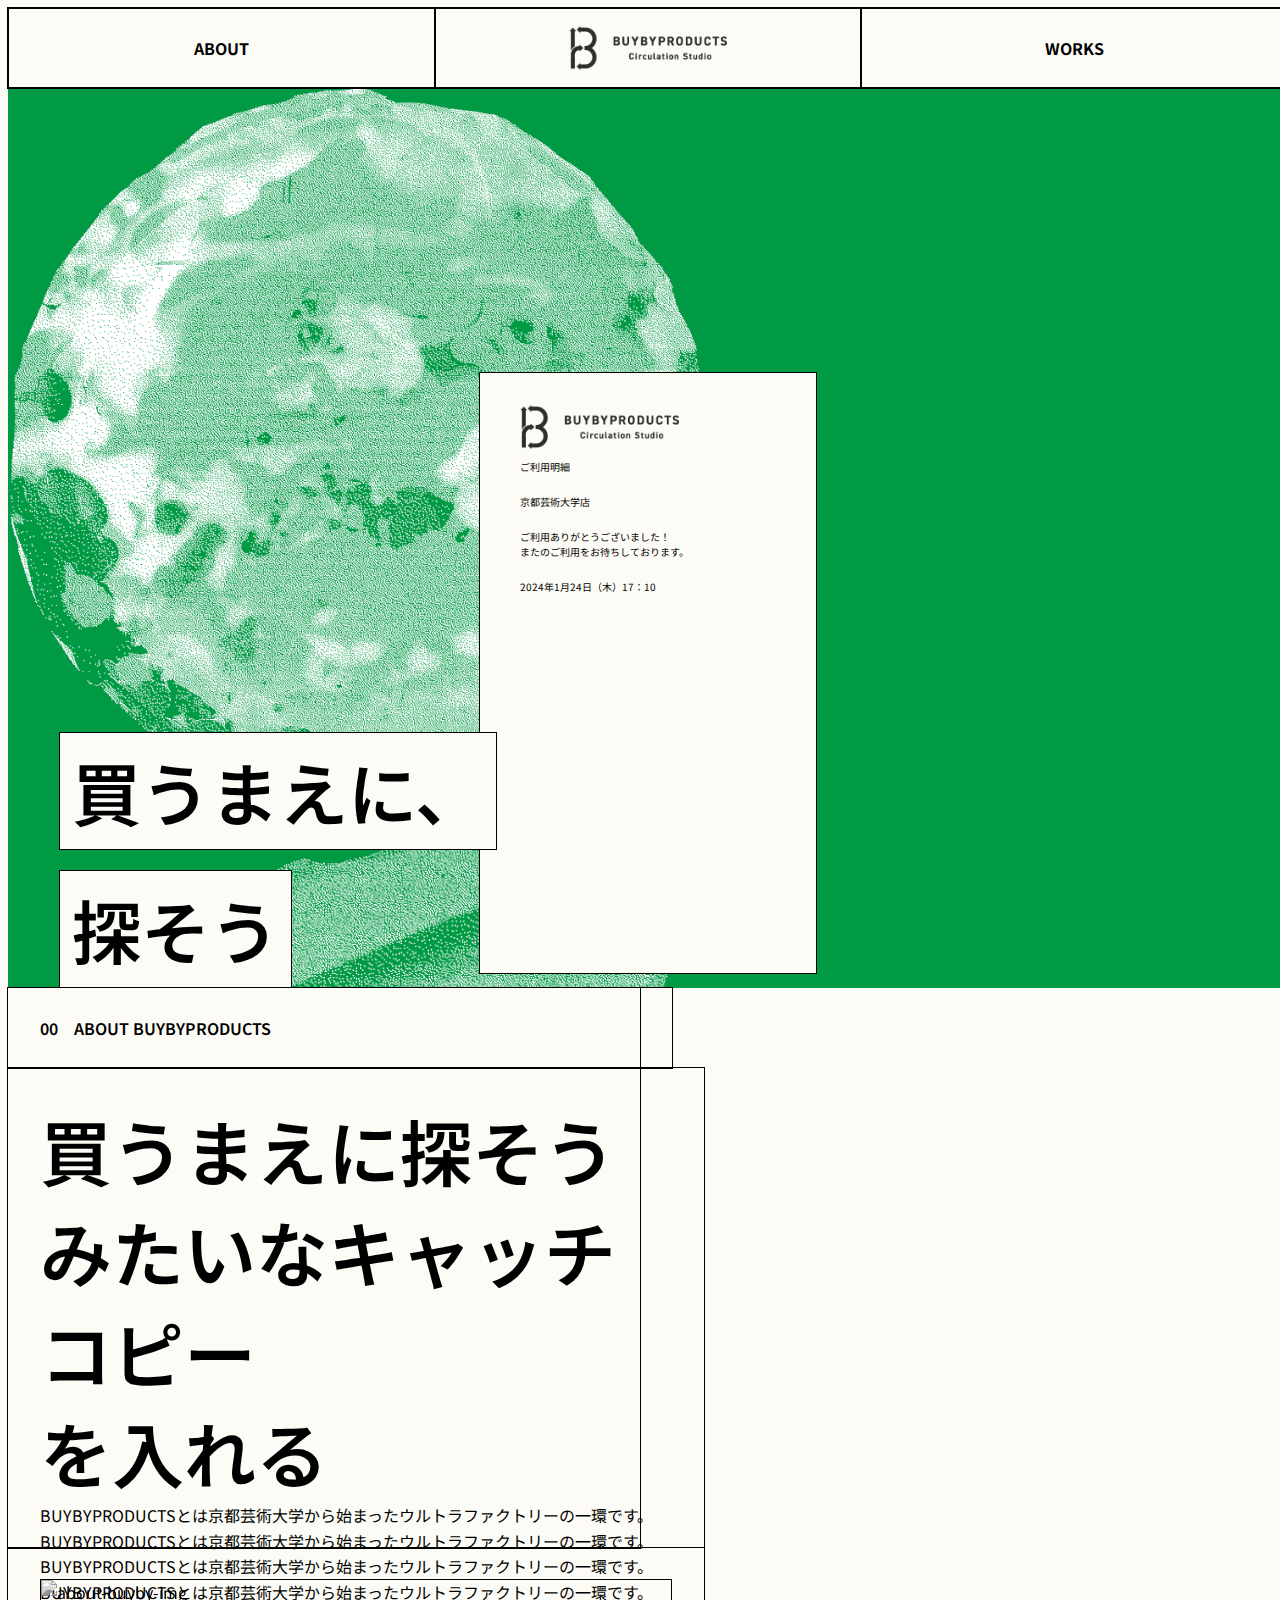
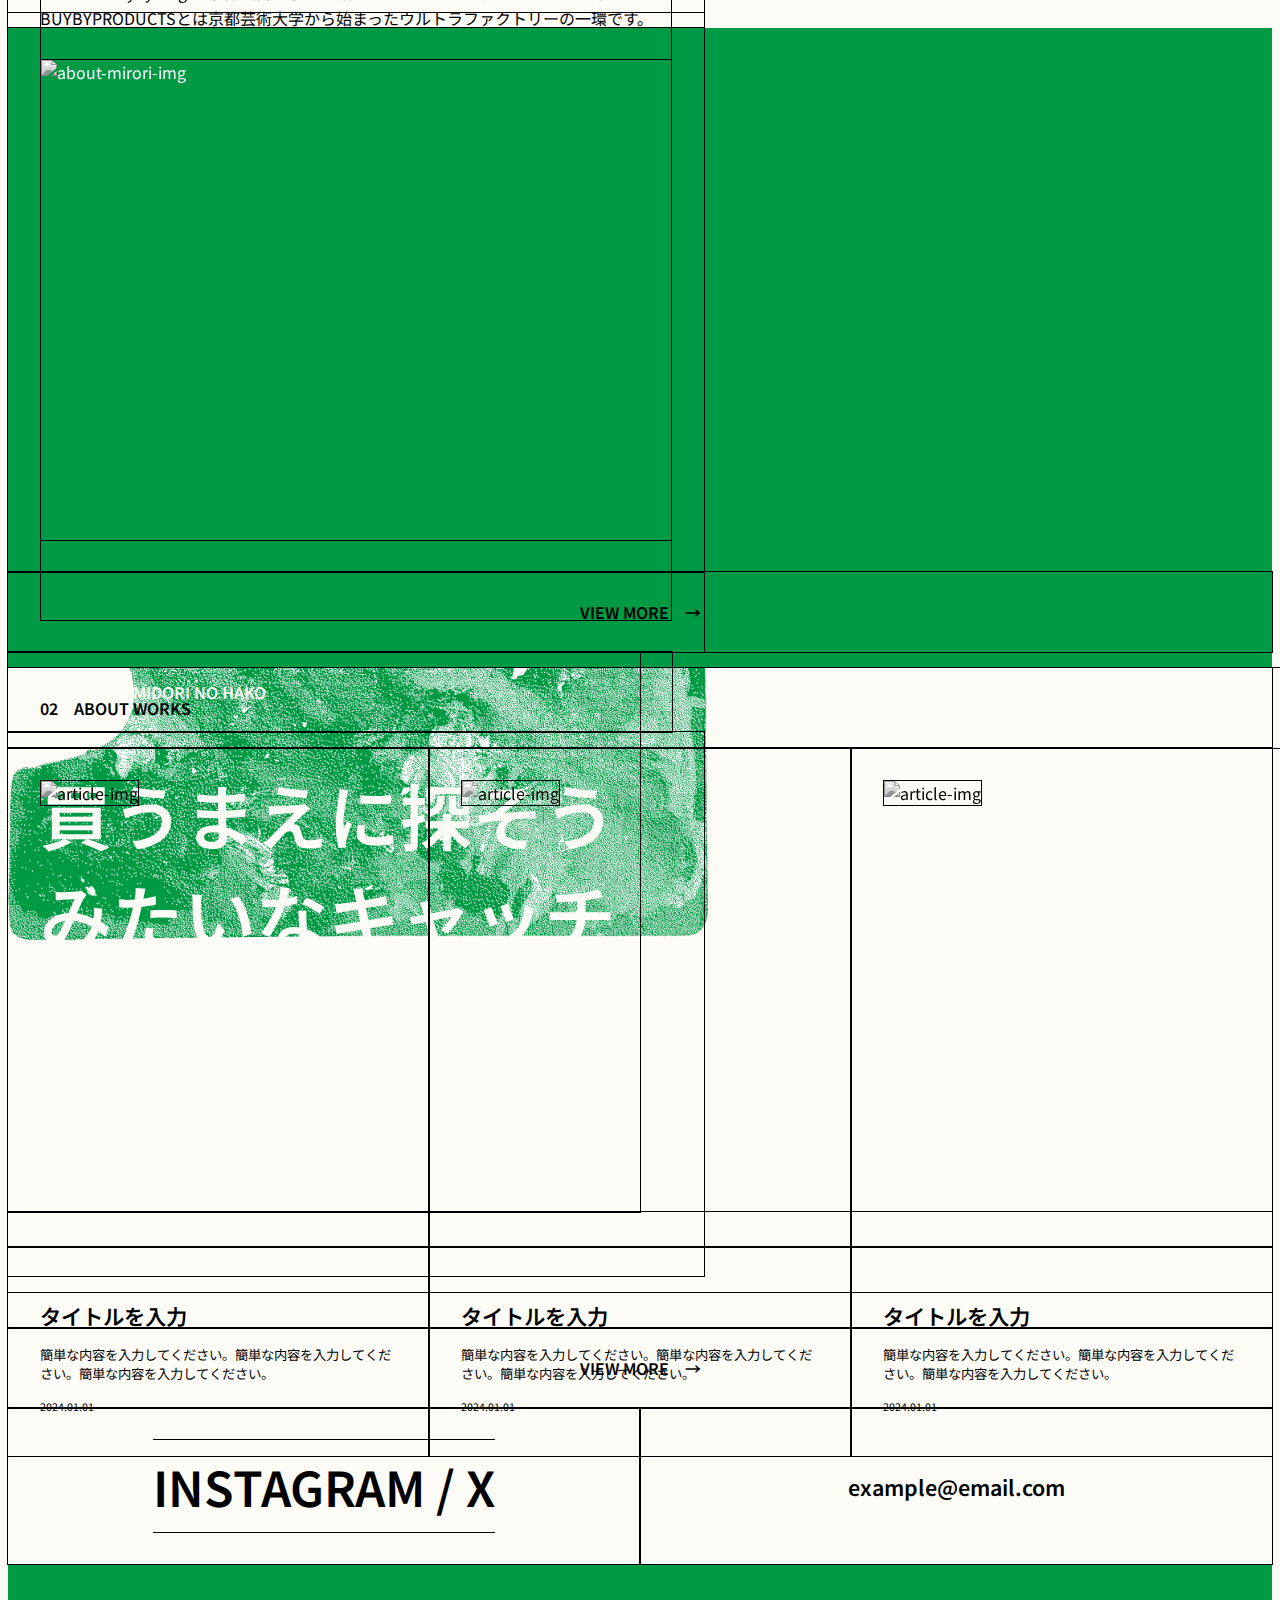
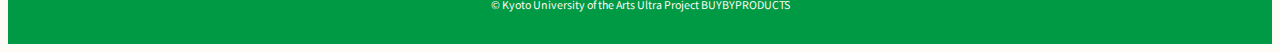
==== index.html @ 84448c31 "Add files via upload" ====
<!DOCTYPE html>
<html lang="jp">
  <head>
    <meta charset="UTF-8" />
    <meta name="viewport" content="width=device-width, initial-scale=1.0" />
    <link rel="preconnect" href="https://fonts.googleapis.com" />
    <link rel="preconnect" href="https://fonts.gstatic.com" crossorigin />
    <link
      href="https://fonts.googleapis.com/css2?family=Noto+Sans+JP:wght@100..900&display=swap"
      rel="stylesheet"
    />
    <link rel="stylesheet" href="https://cdn.jsdelivr.net/npm/destyle.css@1.0.15/destyle.css" />
    <link rel="stylesheet" href="css/main.css" />
    <title>BUYBYPRODUCTS HOME PAGE</title>
  </head>
  <body>
    <header class="">
      <div class="header-box">ABOUT</div>
      <div class="header-box"><img src="img/Logo@3x.png" alt="Logo" /></div>
      <div class="header-box">WORKS</div>
    </header>
    <main>
      <div class="canvas">
        <div class="receipt">
          <div class="logo"></div>
          <p>ご利用明細</p>
          <p>京都芸術大学店</p>
          <p>ご利用ありがとうございました！ <br />またのご利用をお待ちしております。</p>
          <p>2024年1月24日（木）17：10</p>
        </div>
        <div class="canvas-text">
          <div class="text">買うまえに、</div>
          <div class="text">探そう</div>
        </div>
        <img src="img/sozai/カラフル裏＿みどり.png" alt="glass" />
        <img src="img/sozai/茶色の破片＿みどり.png" alt="" />
        <img src="img/sozai/木辺マーク＿みどり.png" alt="" />
        <img src="img/sozai/パレット表＿みどり.png" alt="" />
      </div>
      <div class="about-buyby-area container">
        <div class="about-left">
          <div class="about-title">00　ABOUT BUYBYPRODUCTS</div>
          <div class="about-text">
            <div class="text-big">買うまえに探そう<br />みたいなキャッチコピー<br />を入れる</div>
            <div class="text-small">
              BUYBYPRODUCTSとは京都芸術大学から始まったウルトラファクトリーの一環です。BUYBYPRODUCTSとは京都芸術大学から始まったウルトラファクトリーの一環です。BUYBYPRODUCTSとは京都芸術大学から始まったウルトラファクトリーの一環です。BUYBYPRODUCTSとは京都芸術大学から始まったウルトラファクトリーの一環です。BUYBYPRODUCTSとは京都芸術大学から始まったウルトラファクトリーの一環です。
            </div>
          </div>
        </div>
        <div class="about-right"><img src="img/about-buyby-img.JPG" alt="about-buyby-img" /></div>
        <div class="about-down">VIEW MORE　→</div>
      </div>
      <div class="about-midori-area container">
        <div class="about-left"><img src="img/about-mirori-img.JPG" alt="about-mirori-img" /></div>
        <div class="about-right">
          <div class="about-title">01　ABOUT MIDORI NO HAKO</div>
          <div class="about-text">
            <div class="text-big">買うまえに探そう<br />みたいなキャッチコピー<br />を入れる</div>
            <div class="text-small">
              BUYBYPRODUCTSとは京都芸術大学から始まったウルトラファクトリーの一環です。BUYBYPRODUCTSとは京都芸術大学から始まったウルトラファクトリーの一環です。BUYBYPRODUCTSとは京都芸術大学から始まったウルトラファクトリーの一環です。BUYBYPRODUCTSとは京都芸術大学から始まったウルトラファクトリーの一環です。BUYBYPRODUCTSとは京都芸術大学から始まったウルトラファクトリーの一環です。
            </div>
          </div>
        </div>
        <div class="about-down">VIEW MORE　→</div>
      </div>
      <div class="works-container">
        <div class="works-title">02　ABOUT WORKS</div>
        <div class="works-article">
          <div class="article">
            <div class="article-img"><img src="img/about-buyby-img.JPG" alt="article-img" /></div>
            <div class="article-text">
              <h3 class="article-title">タイトルを入力</h3>
              <p class="article-detail">
                簡単な内容を入力してください。簡単な内容を入力してください。簡単な内容を入力してください。
              </p>
              <p class="article-data">2024.01.01</p>
            </div>
          </div>
          <div class="article">
            <div class="article-img"><img src="img/about-buyby-img.JPG" alt="article-img" /></div>
            <div class="article-text">
              <h3 class="article-title">タイトルを入力</h3>
              <p class="article-detail">
                簡単な内容を入力してください。簡単な内容を入力してください。簡単な内容を入力してください。
              </p>
              <p class="article-data">2024.01.01</p>
            </div>
          </div>
          <div class="article">
            <div class="article-img"><img src="img/about-buyby-img.JPG" alt="article-img" /></div>
            <div class="article-text">
              <h3 class="article-title">タイトルを入力</h3>
              <p class="article-detail">
                簡単な内容を入力してください。簡単な内容を入力してください。簡単な内容を入力してください。
              </p>
              <p class="article-data">2024.01.01</p>
            </div>
          </div>
        </div>
        <div class="works-down">VIEW MORE　→</div>
      </div>
    </main>
    <footer>
      <div class="contact-container">
        <div class="sns"><p>INSTAGRAM / X</p></div>
        <div class="email">example@email.com</div>
      </div>
      <div class="footer-text">© Kyoto University of the Arts Ultra Project BUYBYPRODUCTS</div>
    </footer>
  </body>
</html>
---- css/main.css ----
:root {
  --main-color: #009944;
  --main-bg: #fdfbf5;
}

.hide {
  display: none;
}

body {
  max-width: 100%;
  overflow-x: hidden;
  background-color: #fdfbf5;
  font-family: "Noto Sans JP", sans-serif;
  font-optical-sizing: auto;
  font-style: normal;
  scroll-behavior: smooth;
}
header {
  width: 100vw;
  height: 80px;
  display: flex;
}
.header-box {
  display: flex;
  flex: 1;
  box-sizing: border-box;
  border: 0.5px solid black;
  outline: 0.5px solid black;
  align-items: center;
  justify-content: center;
  font-weight: 700;
}
.header-box img {
  width: auto;
  height: 44px;
}

.canvas {
  width: 100vw;
  height: 100vh;
  background-color: var(--main-color);
  position: relative;
  z-index: -1;
}

.canvas img {
  width: 700px;
  height: auto;
}

.receipt {
  position: absolute;
  top: 65%;
  left: 50%;
  transform: translate(-50%, -50%);
  width: 256px;
  height: 536px;
  background-color: var(--main-bg);
  border: 0.5px solid black;
  display: flex;
  flex-direction: column;
  padding: 32px 40px;
}

.receipt .logo {
  width: 100%;
  height: 44px;
  background-image: url("../img/Logo@3x.png");
  background-size: contain;
  background-repeat: no-repeat;
}

.receipt p {
  font-size: 10px;
}

.canvas-text {
  position: absolute;
  width: max-content;
  height: 204px;
  top: 71.5%;
  left: 4%;
}

.text {
  width: fit-content;
  height: 92px;
  padding: 12px;
  background-color: var(--main-bg);
  border: 0.5px solid black;
  display: flex;
  align-items: center;
  justify-content: center;
  font-size: 52pt;
  font-weight: 600;
  margin-bottom: 20px;
}

.container {
  width: 100%;
  height: 640px;
  display: flex;
  flex-wrap: wrap;
}

.about-left {
  width: 50%;
  height: 560px;
  outline: 0.5px solid black;
}
.about-right {
  width: 50%;
  height: 560px;
  outline: 0.5px solid black;
}

.about-down {
  width: 100%;
  height: 80px;
  outline: 0.5px solid black;
  display: flex;
  align-items: center;
  justify-content: center;
  font-size: 12pt;
  font-weight: 600;
}

.about-buyby-area {
  background-color: var(--main-bg);
}

.about-buyby-area .about-left {
}

.about-buyby-area .about-left .about-title {
  width: 100%;
  height: 80px;
  outline: 0.5px solid black;
  font-weight: 600;
  font-size: 12pt;
  line-height: 80px;
  padding-left: 32px;
}
.about-buyby-area .about-left .about-text {
  width: 100%;
  height: 480px;
  outline: 0.5px solid black;
  padding: 32px;
  display: flex;
  flex-direction: column;
  justify-content: space-between;
}

.about-buyby-area .about-right {
  padding: 32px;
  display: flex;
  align-items: center;
  justify-content: center;
}
.about-buyby-area .about-right img {
  width: 100%;
  height: 100%;
  object-fit: cover;
  filter: grayscale(100%);
  border: 0.5px solid black;
  transition: all 0.5s;
}
.about-buyby-area .about-right img:hover {
  filter: grayscale(0);
}
.about-midori-area {
  background-color: var(--main-color);
  color: var(--main-bg);
}

.about-midori-area .about-left {
  padding: 32px;
  display: flex;
  align-items: center;
  justify-content: center;
}
.about-midori-area .about-left img {
  width: 100%;
  height: 100%;
  object-fit: cover;
  filter: grayscale(100%);
  border: 0.5px solid black;
  transition: all 0.5s;
}
.about-midori-area .about-left img:hover {
  filter: grayscale(0);
}
.about-midori-area .about-right .about-title {
  width: 100%;
  height: 80px;
  outline: 0.5px solid black;
  font-weight: 600;
  font-size: 12pt;
  line-height: 80px;
  padding-left: 32px;
}
.about-midori-area .about-right .about-text {
  width: 100%;
  height: 480px;
  outline: 0.5px solid black;
  padding: 32px;
  display: flex;
  flex-direction: column;
  justify-content: space-between;
}

.text-big {
  font-size: 54pt;
  font-weight: 600;
  line-height: 140%;
}

.text-small {
  font-size: 12pt;
  line-height: 160%;
}

.works-container {
  width: 100%;
  height: 740px;
  outline: 0.5px solid black;
}
.works-title {
  width: 100%;
  height: 80px;
  outline: 0.5px solid black;
  line-height: 80px;
  padding-left: 32px;
  font-weight: 600;
  font-size: 12pt;
}
.works-article {
  display: flex;
  width: 100%;
  height: 580px;
}
.article {
  flex: 1;
  outline: 0.5px solid black;
}
.article-img {
  height: 75%;
  outline: 0.5px solid black;
  padding: 32px;
}
.article-img img {
  width: 100%;
  height: 100%;
  object-fit: cover;
  border: 0.5px solid black;
  filter: grayscale(100%);
  transition: all 0.5s;
}
.article-img img:hover {
  filter: grayscale(0);
}
.article-text {
  height: 25%;
  outline: 0.5px solid black;
  padding: 32px;
}
.article-title {
  font-weight: 600;
  font-size: 16pt;
  margin-bottom: 0.75rem;
}
.article-detail {
  font-size: 10pt;
  margin-bottom: 1rem;
}
.article-data {
  font-size: 8pt;
}

.works-down {
  width: 100%;
  height: 80px;
  outline: 0.5px solid black;
  display: flex;
  align-items: center;
  justify-content: center;
  font-size: 12pt;
  font-weight: 600;
}

.contact-container {
  width: 100%;
  height: 156px;
  outline: 0.5px solid black;
  display: flex;
}
.sns {
  width: 50%;
  height: 100%;
  outline: 0.5px solid black;
  display: flex;
  align-items: center;
  justify-content: center;
  font-size: 36pt;
  font-weight: 600;
}
.sns p {
  padding-top: 8pt;
  border-top: 0.5px solid black;
  border-bottom: 0.5px solid black;
  padding-bottom: 8pt;
}
.email {
  width: 50%;
  height: 100%;
  outline: 0.5px solid black;
  display: flex;
  align-items: center;
  justify-content: center;
  font-size: 16pt;
  font-weight: 600;
}

.footer-text {
  width: 100%;
  height: 80px;
  background-color: var(--main-color);
  color: var(--main-bg);
  display: flex;
  align-items: center;
  justify-content: center;
  font-size: 8pt;
}
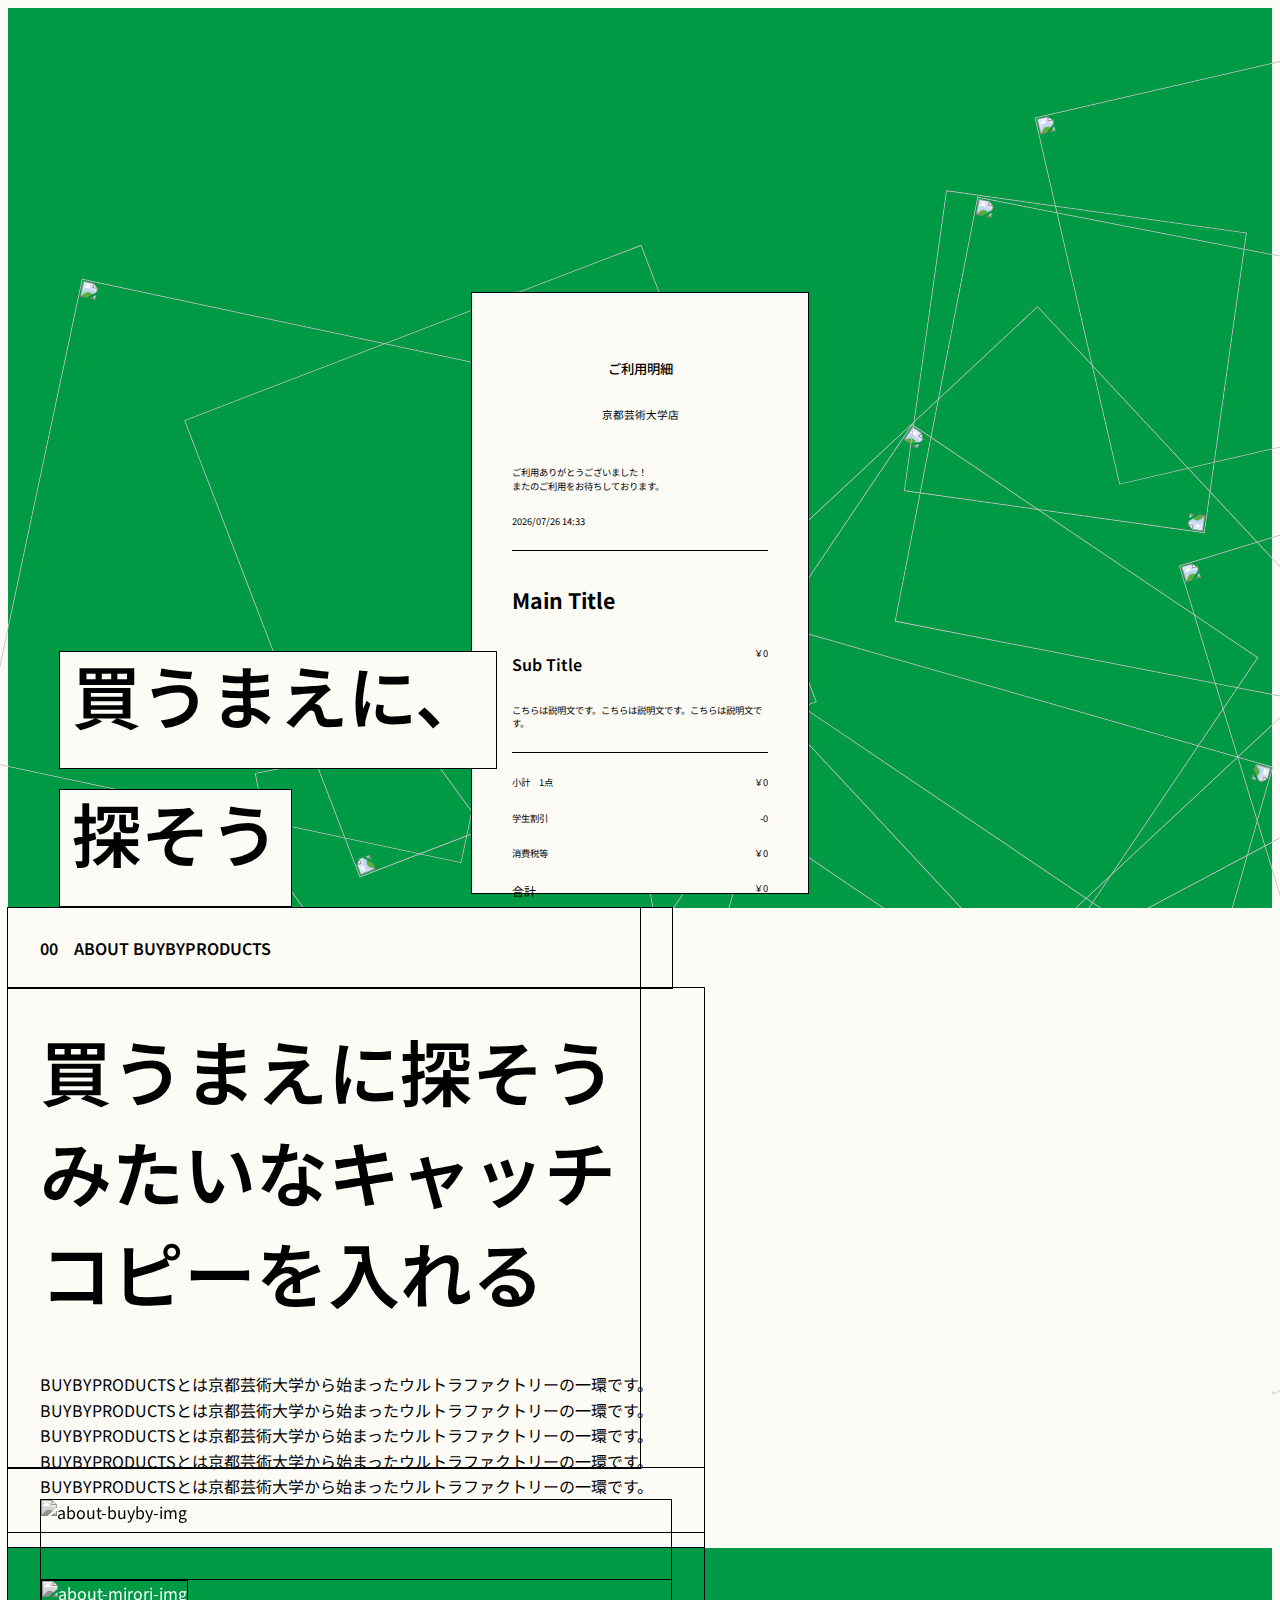
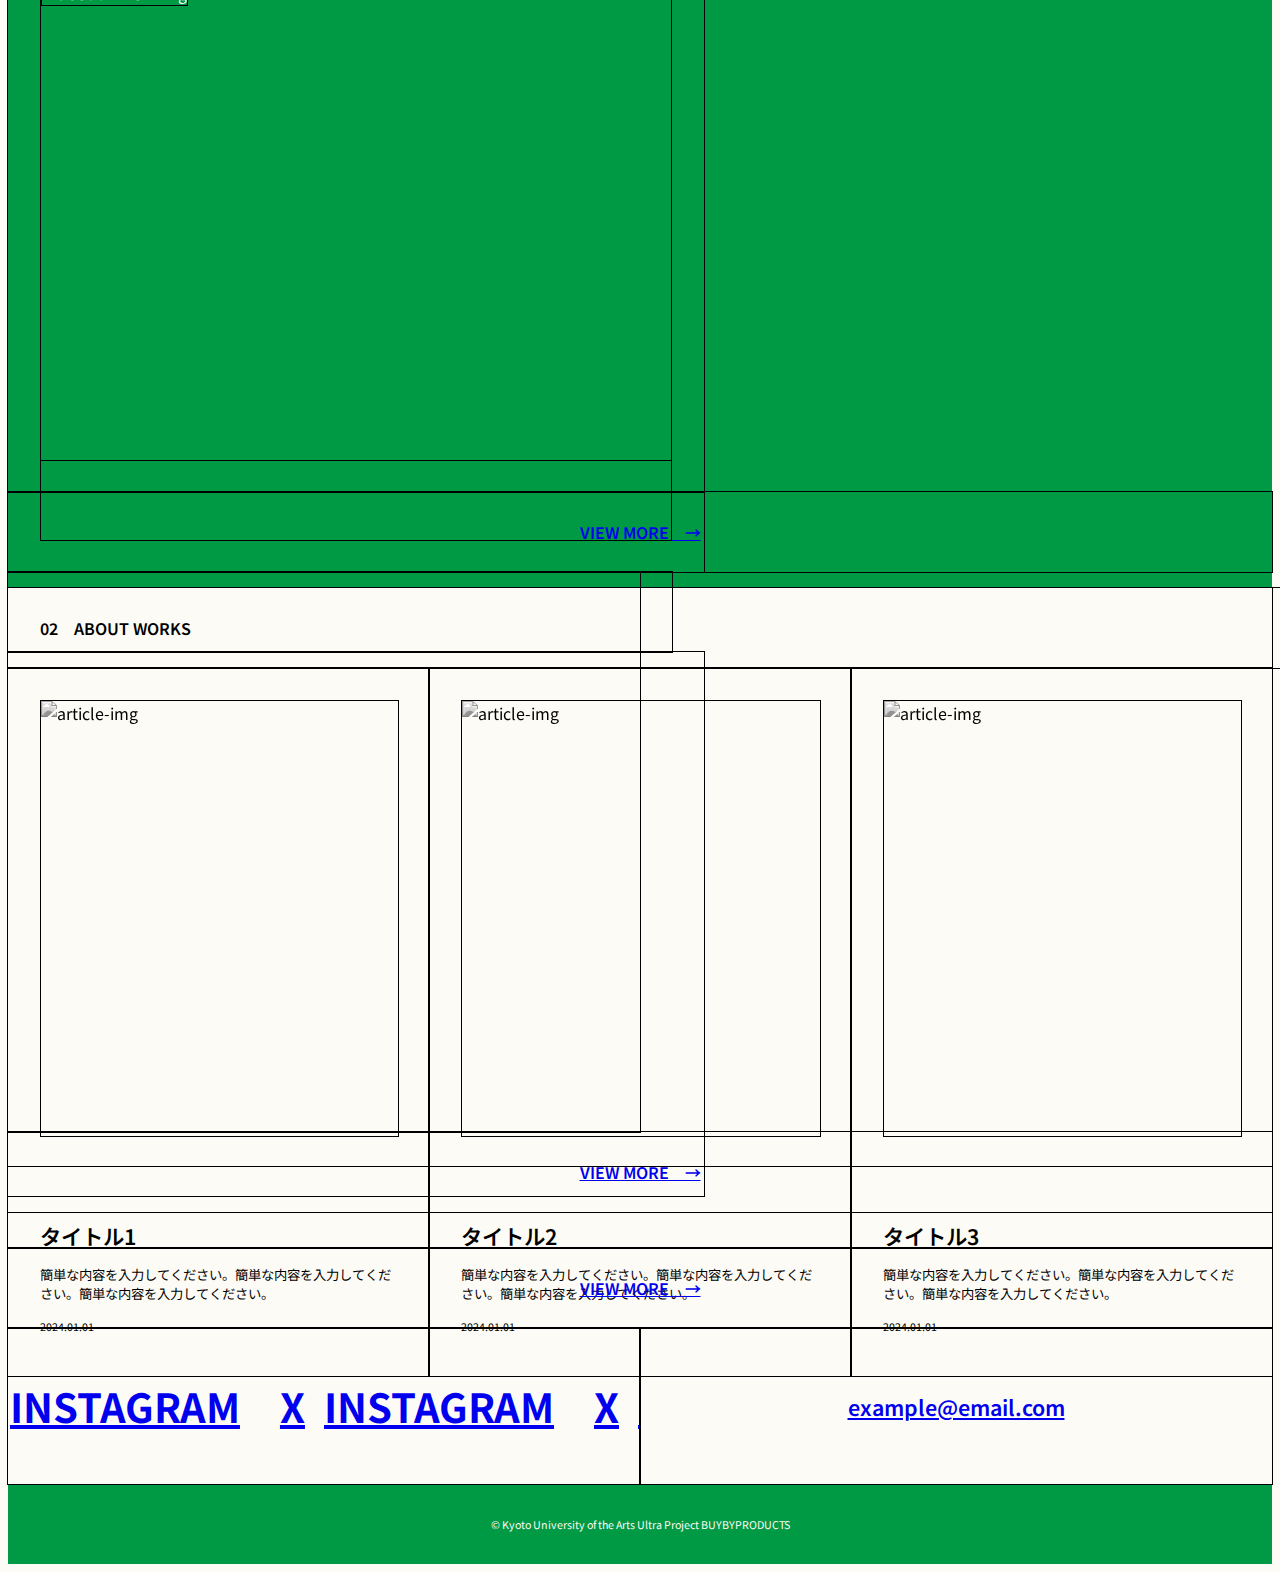
==== commit cd469e0c: "Add files via upload" ====
--- a/index.html
+++ b/index.html
@@ -11,10 +11,10 @@
     />
     <link rel="stylesheet" href="https://cdn.jsdelivr.net/npm/destyle.css@1.0.15/destyle.css" />
     <link rel="stylesheet" href="css/main.css" />
-    <title>BUYBYPRODUCTS HOME PAGE</title>
+    <title>BUYBYPRODUCTS</title>
   </head>
   <body>
-    <header class="">
+    <header class="hide">
       <div class="header-box">ABOUT</div>
       <div class="header-box"><img src="img/Logo@3x.png" alt="Logo" /></div>
       <div class="header-box">WORKS</div>
@@ -23,89 +23,168 @@
       <div class="canvas">
         <div class="receipt">
           <div class="logo"></div>
-          <p>ご利用明細</p>
-          <p>京都芸術大学店</p>
+          <div class="area1">
+            <p>ご利用明細</p>
+            <p>京都芸術大学店</p>
+          </div>
           <p>ご利用ありがとうございました！ <br />またのご利用をお待ちしております。</p>
-          <p>2024年1月24日（木）17：10</p>
+          <p class="receipt-date">2024年1月24日 17:10</p>
+          <div class="changedata-container">
+            <p class="main-title">Main Title</p>
+            <div class="sub-title-container">
+              <p class="sub-title">Sub Title</p>
+              <p>￥0</p>
+            </div>
+            <p class="explanatory-text">
+              こちらは説明文です。こちらは説明文です。こちらは説明文です。
+            </p>
+          </div>
+          <div class="price-container">
+            <p>小計　1点</p>
+            <p style="text-align: right">￥0</p>
+            <p>学生割引</p>
+            <p style="text-align: right">-0</p>
+            <p>消費税等</p>
+            <p style="text-align: right; margin-bottom: 8px">￥0</p>
+            <p style="font-size: 9pt">合計</p>
+            <p style="text-align: right">￥0</p>
+            <p>現金のお預かり</p>
+            <p style="text-align: right">￥0</p>
+            <p style="font-size: 9pt">お釣り</p>
+            <p style="text-align: right">￥0</p>
+          </div>
+          <p style="line-height: 150%">
+            不良品を除き返品・交換不可、古着は全品返品不可となります。
+          </p>
         </div>
         <div class="canvas-text">
           <div class="text">買うまえに、</div>
           <div class="text">探そう</div>
         </div>
-        <img src="img/sozai/カラフル裏＿みどり.png" alt="glass" />
+        <!-- <img src="img/sozai/カラフル裏＿みどり.png" alt="glass" />
         <img src="img/sozai/茶色の破片＿みどり.png" alt="" />
         <img src="img/sozai/木辺マーク＿みどり.png" alt="" />
-        <img src="img/sozai/パレット表＿みどり.png" alt="" />
+        <img src="img/sozai/パレット表＿みどり.png" alt="" /> -->
       </div>
       <div class="about-buyby-area container">
         <div class="about-left">
           <div class="about-title">00　ABOUT BUYBYPRODUCTS</div>
           <div class="about-text">
-            <div class="text-big">買うまえに探そう<br />みたいなキャッチコピー<br />を入れる</div>
+            <div class="text-big">買うまえに探そうみたいなキャッチコピーを入れる</div>
             <div class="text-small">
               BUYBYPRODUCTSとは京都芸術大学から始まったウルトラファクトリーの一環です。BUYBYPRODUCTSとは京都芸術大学から始まったウルトラファクトリーの一環です。BUYBYPRODUCTSとは京都芸術大学から始まったウルトラファクトリーの一環です。BUYBYPRODUCTSとは京都芸術大学から始まったウルトラファクトリーの一環です。BUYBYPRODUCTSとは京都芸術大学から始まったウルトラファクトリーの一環です。
             </div>
           </div>
         </div>
-        <div class="about-right"><img src="img/about-buyby-img.JPG" alt="about-buyby-img" /></div>
-        <div class="about-down">VIEW MORE　→</div>
+        <div class="about-right">
+          <div class="img-container">
+            <img src="img/about-buyby-img.JPG" alt="about-buyby-img" />
+          </div>
+        </div>
+        <div class="about-down"><a href="about.html#buyby-area">VIEW MORE　→</a></div>
       </div>
       <div class="about-midori-area container">
-        <div class="about-left"><img src="img/about-mirori-img.JPG" alt="about-mirori-img" /></div>
+        <div class="about-left">
+          <div class="img-container">
+            <img src="img/about-mirori-img.JPG" alt="about-mirori-img" />
+          </div>
+        </div>
         <div class="about-right">
           <div class="about-title">01　ABOUT MIDORI NO HAKO</div>
           <div class="about-text">
-            <div class="text-big">買うまえに探そう<br />みたいなキャッチコピー<br />を入れる</div>
+            <div class="text-big">買うまえに探そうみたいなキャッチコピーを入れる</div>
             <div class="text-small">
               BUYBYPRODUCTSとは京都芸術大学から始まったウルトラファクトリーの一環です。BUYBYPRODUCTSとは京都芸術大学から始まったウルトラファクトリーの一環です。BUYBYPRODUCTSとは京都芸術大学から始まったウルトラファクトリーの一環です。BUYBYPRODUCTSとは京都芸術大学から始まったウルトラファクトリーの一環です。BUYBYPRODUCTSとは京都芸術大学から始まったウルトラファクトリーの一環です。
             </div>
           </div>
         </div>
-        <div class="about-down">VIEW MORE　→</div>
+        <div class="about-down"><a href="about.html#midori-area">VIEW MORE　→</a></div>
       </div>
       <div class="works-container">
         <div class="works-title">02　ABOUT WORKS</div>
         <div class="works-article">
           <div class="article">
-            <div class="article-img"><img src="img/about-buyby-img.JPG" alt="article-img" /></div>
+            <div class="article-img">
+              <div class="img-container">
+                <img src="img/about-buyby-img.JPG" alt="article-img" />
+              </div>
+            </div>
             <div class="article-text">
-              <h3 class="article-title">タイトルを入力</h3>
+              <h3 class="article-title">タイトル1</h3>
               <p class="article-detail">
                 簡単な内容を入力してください。簡単な内容を入力してください。簡単な内容を入力してください。
               </p>
-              <p class="article-data">2024.01.01</p>
+              <p class="article-date">2024.01.01</p>
             </div>
           </div>
           <div class="article">
-            <div class="article-img"><img src="img/about-buyby-img.JPG" alt="article-img" /></div>
+            <div class="article-img">
+              <div class="img-container">
+                <img src="img/about-buyby-img.JPG" alt="article-img" />
+              </div>
+            </div>
             <div class="article-text">
-              <h3 class="article-title">タイトルを入力</h3>
+              <h3 class="article-title">タイトル2</h3>
               <p class="article-detail">
                 簡単な内容を入力してください。簡単な内容を入力してください。簡単な内容を入力してください。
               </p>
-              <p class="article-data">2024.01.01</p>
+              <p class="article-date">2024.01.01</p>
             </div>
           </div>
           <div class="article">
-            <div class="article-img"><img src="img/about-buyby-img.JPG" alt="article-img" /></div>
+            <div class="article-img">
+              <div class="img-container">
+                <img src="img/about-buyby-img.JPG" alt="article-img" />
+              </div>
+            </div>
             <div class="article-text">
-              <h3 class="article-title">タイトルを入力</h3>
+              <h3 class="article-title">タイトル3</h3>
               <p class="article-detail">
                 簡単な内容を入力してください。簡単な内容を入力してください。簡単な内容を入力してください。
               </p>
-              <p class="article-data">2024.01.01</p>
+              <p class="article-date">2024.01.01</p>
             </div>
           </div>
         </div>
-        <div class="works-down">VIEW MORE　→</div>
+        <div class="works-down"><a href="works.html">VIEW MORE　→</a></div>
       </div>
     </main>
     <footer>
       <div class="contact-container">
-        <div class="sns"><p>INSTAGRAM / X</p></div>
-        <div class="email">example@email.com</div>
+        <div class="sns">
+          <div class="flow-container">
+            <div class="flow-text">
+              <div class="flow-wrap">
+                <a href="https://www.instagram.com/kua_buybypj/">INSTAGRAM</a>　<a
+                  href="https://x.com/kua_buybypj?s=20"
+                  >X</a
+                >
+              </div>
+              <div class="flow-wrap">
+                <a href="https://www.instagram.com/kua_buybypj/">INSTAGRAM</a>　<a
+                  href="https://x.com/kua_buybypj?s=20"
+                  >X</a
+                >
+              </div>
+              <div class="flow-wrap">
+                <a href="https://www.instagram.com/kua_buybypj/">INSTAGRAM</a>　<a
+                  href="https://x.com/kua_buybypj?s=20"
+                  >X</a
+                >
+              </div>
+              <div class="flow-wrap">
+                <a href="https://www.instagram.com/kua_buybypj/">INSTAGRAM</a>　<a
+                  href="https://x.com/kua_buybypj?s=20"
+                  >X</a
+                >
+              </div>
+            </div>
+          </div>
+        </div>
+        <div class="email"><a href="mailto:example@email.com">example@email.com</a></div>
       </div>
       <div class="footer-text">© Kyoto University of the Arts Ultra Project BUYBYPRODUCTS</div>
     </footer>
+    <script src="js/main.js"></script>
   </body>
 </html>
--- a/css/main.css
+++ b/css/main.css
@@ -25,7 +25,6 @@
   display: flex;
   flex: 1;
   box-sizing: border-box;
-  border: 0.5px solid black;
   outline: 0.5px solid black;
   align-items: center;
   justify-content: center;
@@ -37,7 +36,7 @@
 }
 
 .canvas {
-  width: 100vw;
+  width: 100%;
   height: 100vh;
   background-color: var(--main-color);
   position: relative;
@@ -45,8 +44,11 @@
 }
 
 .canvas img {
-  width: 700px;
-  height: auto;
+  position: absolute;
+  object-fit: cover;
+}
+.random-image {
+  z-index: -1;
 }
 
 .receipt {
@@ -57,10 +59,11 @@
   width: 256px;
   height: 536px;
   background-color: var(--main-bg);
-  border: 0.5px solid black;
+  outline: 0.5px solid black;
   display: flex;
   flex-direction: column;
   padding: 32px 40px;
+  font-size: 7pt;
 }
 
 .receipt .logo {
@@ -70,16 +73,64 @@
   background-size: contain;
   background-repeat: no-repeat;
 }
-
-.receipt p {
-  font-size: 10px;
-}
-
+.area1 {
+  margin: 20px 0;
+  display: flex;
+  flex-direction: column;
+  align-items: center;
+  justify-content: center;
+  line-height: 200%;
+  font-size: 8pt;
+}
+.area1 p:first-child {
+  font-size: 10pt;
+  font-weight: 500;
+}
+.receipt-date {
+  margin-top: 12px;
+}
+.changedata-container {
+  width: 100%;
+  height: fit-content;
+  margin: 12px 0;
+  border-top: 1px solid black;
+  border-bottom: 1px solid black;
+  padding: 12px 0;
+}
+
+.main-title {
+  font-size: 16pt;
+  font-weight: 700;
+}
+.sub-title-container {
+  margin-top: 4px;
+  width: 100%;
+  display: flex;
+  justify-content: space-between;
+}
+.sub-title {
+  font-size: 12pt;
+  font-weight: 600;
+}
+.explanatory-text {
+  margin-top: 12px;
+  line-height: 140%;
+}
+.price-container {
+  display: flex;
+  flex-wrap: wrap;
+  line-height: 180%;
+  padding-bottom: 12px;
+  border-bottom: 1px solid black;
+  margin-bottom: 12px;
+}
+.price-container p {
+  width: 50%;
+}
 .canvas-text {
   position: absolute;
-  width: max-content;
   height: 204px;
-  top: 71.5%;
+  top: 71.4%;
   left: 4%;
 }
 
@@ -89,9 +140,7 @@
   padding: 12px;
   background-color: var(--main-bg);
   border: 0.5px solid black;
-  display: flex;
-  align-items: center;
-  justify-content: center;
+  line-height: 60px;
   font-size: 52pt;
   font-weight: 600;
   margin-bottom: 20px;
@@ -124,15 +173,21 @@
   justify-content: center;
   font-size: 12pt;
   font-weight: 600;
+  transition: all 0.5s;
+}
+.about-buyby-area .about-down:hover {
+  background-color: var(--main-color);
+  color: var(--main-bg);
+}
+.about-midori-area .about-down:hover {
+  background-color: var(--main-bg);
+  color: var(--main-color);
 }
 
 .about-buyby-area {
   background-color: var(--main-bg);
 }
 
-.about-buyby-area .about-left {
-}
-
 .about-buyby-area .about-left .about-title {
   width: 100%;
   height: 80px;
@@ -158,7 +213,35 @@
   align-items: center;
   justify-content: center;
 }
+.img-container {
+  width: 100%;
+  height: 100%;
+  border: 0.5px solid black;
+  overflow: hidden;
+}
 .about-buyby-area .about-right img {
+  width: 100%;
+  height: 100%;
+  object-fit: cover;
+  filter: grayscale(100%);
+  transition: all 0.5s;
+}
+.about-buyby-area .about-right img:hover {
+  transform: scale(1.05);
+  filter: grayscale(0);
+}
+.about-midori-area {
+  background-color: var(--main-color);
+  color: var(--main-bg);
+}
+
+.about-midori-area .about-left {
+  padding: 32px;
+  display: flex;
+  align-items: center;
+  justify-content: center;
+}
+.about-midori-area .about-left img {
   width: 100%;
   height: 100%;
   object-fit: cover;
@@ -166,98 +249,80 @@
   border: 0.5px solid black;
   transition: all 0.5s;
 }
-.about-buyby-area .about-right img:hover {
+.about-midori-area .about-left img:hover {
+  transform: scale(1.05);
   filter: grayscale(0);
 }
-.about-midori-area {
-  background-color: var(--main-color);
-  color: var(--main-bg);
-}
-
-.about-midori-area .about-left {
-  padding: 32px;
-  display: flex;
-  align-items: center;
-  justify-content: center;
-}
-.about-midori-area .about-left img {
+.about-midori-area .about-right .about-title {
+  width: 100%;
+  height: 80px;
+  outline: 0.5px solid black;
+  font-weight: 600;
+  font-size: 12pt;
+  line-height: 80px;
+  padding-left: 32px;
+}
+.about-midori-area .about-right .about-text {
+  width: 100%;
+  height: 480px;
+  outline: 0.5px solid black;
+  padding: 32px;
+  display: flex;
+  flex-direction: column;
+  justify-content: space-between;
+}
+
+.text-big {
+  width: 100%;
+  font-size: 54pt;
+  font-weight: 600;
+  line-height: 140%;
+  height: fit-content;
+}
+
+.text-small {
+  width: 100%;
+  font-size: 12pt;
+  line-height: 160%;
+  height: fit-content;
+}
+
+.works-container {
+  width: 100%;
+  height: 740px;
+  outline: 0.5px solid black;
+}
+.works-title {
+  width: 100%;
+  height: 80px;
+  outline: 0.5px solid black;
+  line-height: 80px;
+  padding-left: 32px;
+  font-weight: 600;
+  font-size: 12pt;
+}
+.works-article {
+  display: flex;
+  width: 100%;
+  height: 580px;
+}
+.article {
+  flex: 1;
+  outline: 0.5px solid black;
+}
+.article-img {
+  height: 75%;
+  padding: 32px;
+}
+.article-img img {
   width: 100%;
   height: 100%;
   object-fit: cover;
   filter: grayscale(100%);
-  border: 0.5px solid black;
   transition: all 0.5s;
 }
-.about-midori-area .about-left img:hover {
-  filter: grayscale(0);
-}
-.about-midori-area .about-right .about-title {
-  width: 100%;
-  height: 80px;
-  outline: 0.5px solid black;
-  font-weight: 600;
-  font-size: 12pt;
-  line-height: 80px;
-  padding-left: 32px;
-}
-.about-midori-area .about-right .about-text {
-  width: 100%;
-  height: 480px;
-  outline: 0.5px solid black;
-  padding: 32px;
-  display: flex;
-  flex-direction: column;
-  justify-content: space-between;
-}
-
-.text-big {
-  font-size: 54pt;
-  font-weight: 600;
-  line-height: 140%;
-}
-
-.text-small {
-  font-size: 12pt;
-  line-height: 160%;
-}
-
-.works-container {
-  width: 100%;
-  height: 740px;
-  outline: 0.5px solid black;
-}
-.works-title {
-  width: 100%;
-  height: 80px;
-  outline: 0.5px solid black;
-  line-height: 80px;
-  padding-left: 32px;
-  font-weight: 600;
-  font-size: 12pt;
-}
-.works-article {
-  display: flex;
-  width: 100%;
-  height: 580px;
-}
-.article {
-  flex: 1;
-  outline: 0.5px solid black;
-}
-.article-img {
-  height: 75%;
-  outline: 0.5px solid black;
-  padding: 32px;
-}
-.article-img img {
-  width: 100%;
-  height: 100%;
-  object-fit: cover;
-  border: 0.5px solid black;
-  filter: grayscale(100%);
-  transition: all 0.5s;
-}
 .article-img img:hover {
+  transform: scale(1.05);
   filter: grayscale(0);
 }
 .article-text {
@@ -274,7 +339,7 @@
   font-size: 10pt;
   margin-bottom: 1rem;
 }
-.article-data {
+.article-date {
   font-size: 8pt;
 }
 
@@ -287,6 +352,11 @@
   justify-content: center;
   font-size: 12pt;
   font-weight: 600;
+  transition: all 0.5s;
+}
+.works-down:hover {
+  background-color: var(--main-color);
+  color: var(--main-bg);
 }
 
 .contact-container {
@@ -304,13 +374,49 @@
   justify-content: center;
   font-size: 36pt;
   font-weight: 600;
+  overflow: hidden;
 }
 .sns p {
-  padding-top: 8pt;
+  padding-top: 16pt;
   border-top: 0.5px solid black;
   border-bottom: 0.5px solid black;
-  padding-bottom: 8pt;
-}
+  background-color: white;
+  padding-bottom: 16pt;
+}
+
+.flow-text {
+  display: flex;
+  flex: 0 0 auto;
+  white-space: nowrap;
+  overflow: hidden;
+  transition: 0.3s;
+  font-size: 2.5rem;
+  font-weight: bold;
+  color: #9d9993;
+}
+.flow-text:hover {
+  color: black;
+}
+.flow-text:hover .flow-wrap {
+  animation-play-state: paused;
+  cursor: pointer;
+}
+.flow-wrap {
+  animation: textLoop 8s linear infinite;
+  padding-right: 1.4881vw;
+}
+
+@keyframes textLoop {
+  0% {
+    -webkit-transform: translate3d(0, 0, 0);
+    transform: translate3d(0, 0, 0);
+  }
+  100% {
+    -webkit-transform: translate3d(-100%, 0, 0);
+    transform: translate3d(-100%, 0, 0);
+  }
+}
+
 .email {
   width: 50%;
   height: 100%;
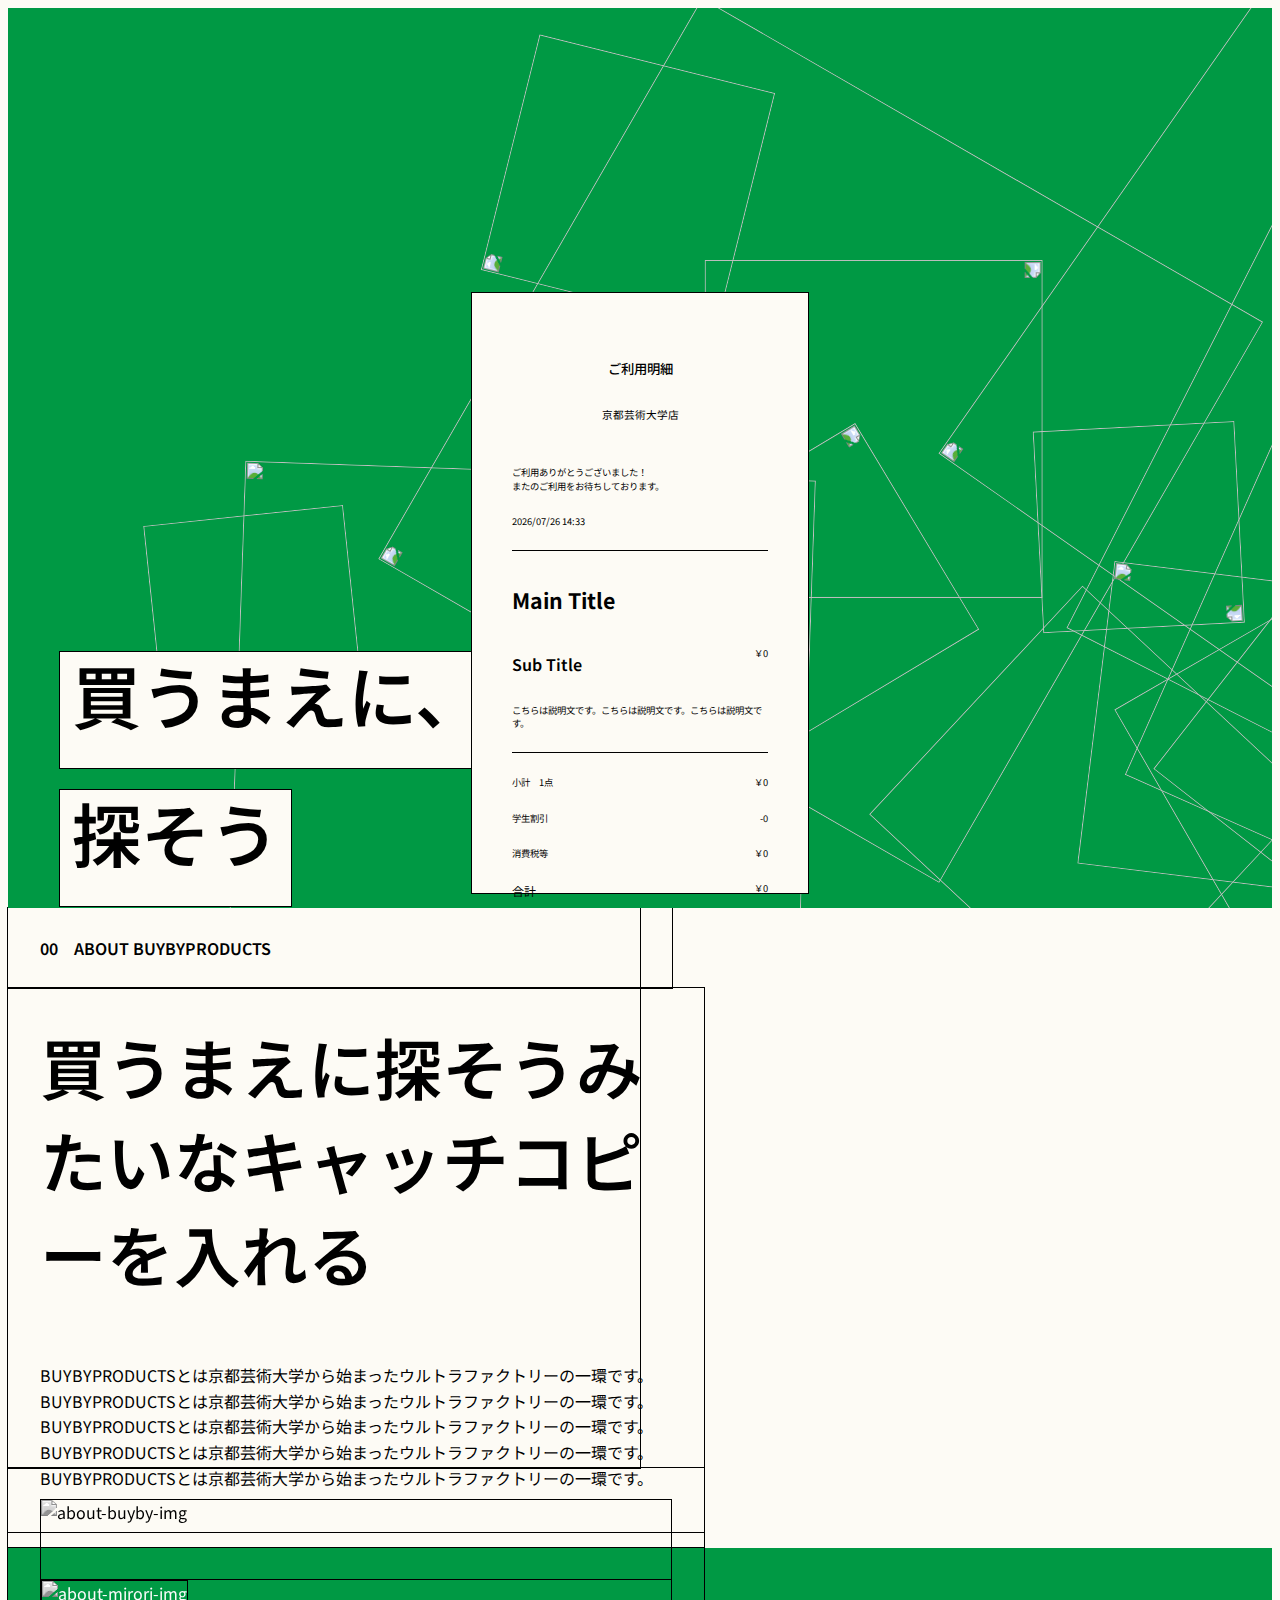
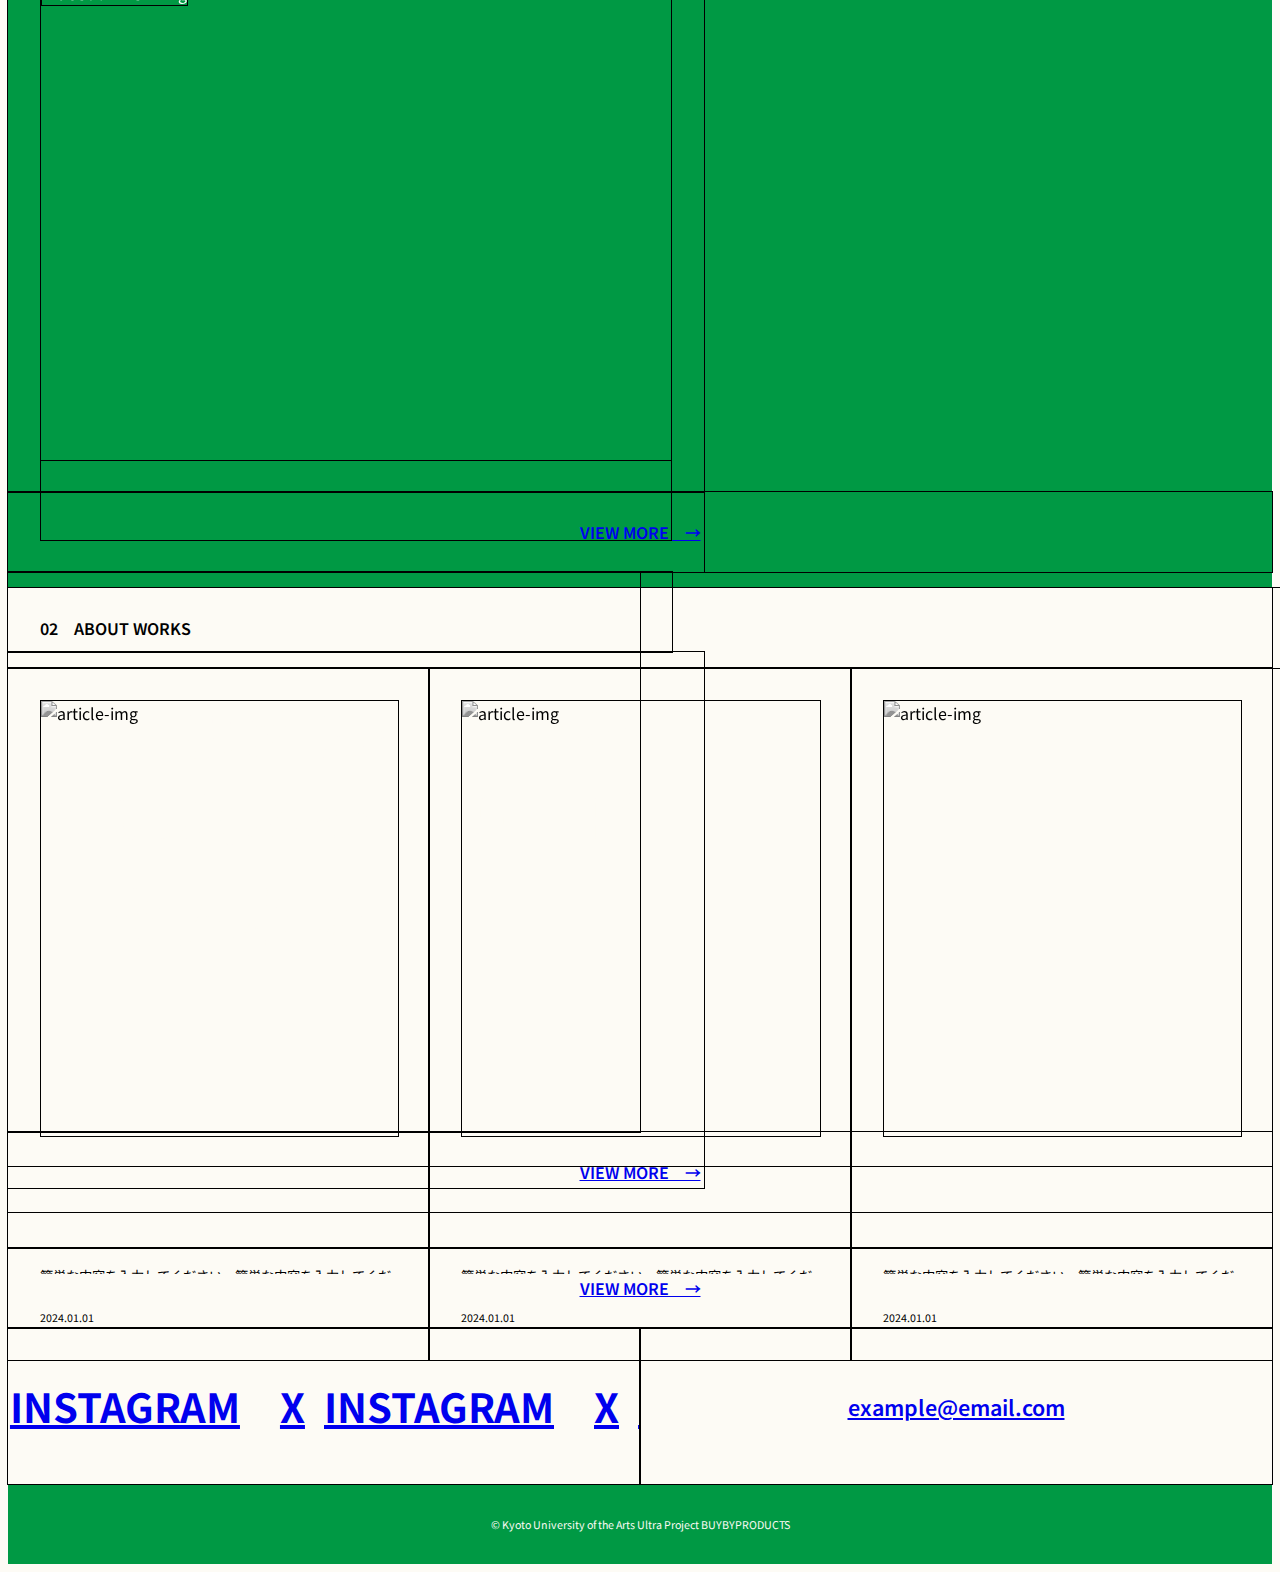
==== commit 0c2175b3: "02.28 update" ====
--- a/index.html
+++ b/index.html
@@ -21,6 +21,10 @@
     </header>
     <main>
       <div class="canvas">
+        <div class="canvas-text">
+          <div class="text">買うまえに、</div>
+          <div class="text">探そう</div>
+        </div>
         <div class="receipt">
           <div class="logo"></div>
           <div class="area1">
@@ -57,14 +61,6 @@
             不良品を除き返品・交換不可、古着は全品返品不可となります。
           </p>
         </div>
-        <div class="canvas-text">
-          <div class="text">買うまえに、</div>
-          <div class="text">探そう</div>
-        </div>
-        <!-- <img src="img/sozai/カラフル裏＿みどり.png" alt="glass" />
-        <img src="img/sozai/茶色の破片＿みどり.png" alt="" />
-        <img src="img/sozai/木辺マーク＿みどり.png" alt="" />
-        <img src="img/sozai/パレット表＿みどり.png" alt="" /> -->
       </div>
       <div class="about-buyby-area container">
         <div class="about-left">
@@ -78,7 +74,7 @@
         </div>
         <div class="about-right">
           <div class="img-container">
-            <img src="img/about-buyby-img.JPG" alt="about-buyby-img" />
+            <img src="img/about-buyby-img.JPG" alt="about-buyby-img" loading="lazy" />
           </div>
         </div>
         <div class="about-down"><a href="about.html#buyby-area">VIEW MORE　→</a></div>
@@ -86,7 +82,7 @@
       <div class="about-midori-area container">
         <div class="about-left">
           <div class="img-container">
-            <img src="img/about-mirori-img.JPG" alt="about-mirori-img" />
+            <img src="img/about-mirori-img.JPG" alt="about-mirori-img" loading="lazy" />
           </div>
         </div>
         <div class="about-right">
@@ -103,10 +99,10 @@
       <div class="works-container">
         <div class="works-title">02　ABOUT WORKS</div>
         <div class="works-article">
-          <div class="article">
+          <div class="article" onClick="location.href='article.html'">
             <div class="article-img">
               <div class="img-container">
-                <img src="img/about-buyby-img.JPG" alt="article-img" />
+                <img src="img/about-buyby-img.JPG" alt="article-img" loading="lazy" />
               </div>
             </div>
             <div class="article-text">
@@ -117,10 +113,10 @@
               <p class="article-date">2024.01.01</p>
             </div>
           </div>
-          <div class="article">
+          <div class="article" onClick="location.href='article.html'">
             <div class="article-img">
               <div class="img-container">
-                <img src="img/about-buyby-img.JPG" alt="article-img" />
+                <img src="img/about-buyby-img.JPG" alt="article-img" loading="lazy" />
               </div>
             </div>
             <div class="article-text">
@@ -131,10 +127,10 @@
               <p class="article-date">2024.01.01</p>
             </div>
           </div>
-          <div class="article">
+          <div class="article" onClick="location.href='article.html'">
             <div class="article-img">
               <div class="img-container">
-                <img src="img/about-buyby-img.JPG" alt="article-img" />
+                <img src="img/about-buyby-img.JPG" alt="article-img" loading="lazy" />
               </div>
             </div>
             <div class="article-text">
@@ -145,8 +141,8 @@
               <p class="article-date">2024.01.01</p>
             </div>
           </div>
+          <div class="works-down"><a href="works.html">VIEW MORE　→</a></div>
         </div>
-        <div class="works-down"><a href="works.html">VIEW MORE　→</a></div>
       </div>
     </main>
     <footer>
--- a/css/main.css
+++ b/css/main.css
@@ -20,10 +20,11 @@
   width: 100vw;
   height: 80px;
   display: flex;
+  display: grid;
+  grid-template-columns: repeat(3, 1fr);
 }
 .header-box {
   display: flex;
-  flex: 1;
   box-sizing: border-box;
   outline: 0.5px solid black;
   align-items: center;
@@ -40,15 +41,12 @@
   height: 100vh;
   background-color: var(--main-color);
   position: relative;
-  z-index: -1;
+  overflow: hidden;
 }
 
 .canvas img {
   position: absolute;
   object-fit: cover;
-}
-.random-image {
-  z-index: -1;
 }
 
 .receipt {
@@ -64,6 +62,7 @@
   flex-direction: column;
   padding: 32px 40px;
   font-size: 7pt;
+  z-index: 1;
 }
 
 .receipt .logo {
@@ -101,6 +100,7 @@
 .main-title {
   font-size: 16pt;
   font-weight: 700;
+  transition: all 0.5s;
 }
 .sub-title-container {
   margin-top: 4px;
@@ -111,10 +111,12 @@
 .sub-title {
   font-size: 12pt;
   font-weight: 600;
+  transition: all 0.5s;
 }
 .explanatory-text {
   margin-top: 12px;
   line-height: 140%;
+  transition: all 0.5s;
 }
 .price-container {
   display: flex;
@@ -132,6 +134,7 @@
   height: 204px;
   top: 71.4%;
   left: 4%;
+  z-index: 1;
 }
 
 .text {
@@ -196,6 +199,7 @@
   font-size: 12pt;
   line-height: 80px;
   padding-left: 32px;
+  overflow: hidden;
 }
 .about-buyby-area .about-left .about-text {
   width: 100%;
@@ -205,6 +209,7 @@
   display: flex;
   flex-direction: column;
   justify-content: space-between;
+  gap: 24px;
 }
 
 .about-buyby-area .about-right {
@@ -261,30 +266,34 @@
   font-size: 12pt;
   line-height: 80px;
   padding-left: 32px;
+  overflow: hidden;
 }
 .about-midori-area .about-right .about-text {
   width: 100%;
   height: 480px;
   outline: 0.5px solid black;
-  padding: 32px;
+  padding: 28px 32px;
   display: flex;
   flex-direction: column;
   justify-content: space-between;
+  gap: 24px;
 }
 
 .text-big {
   width: 100%;
-  font-size: 54pt;
+  font-size: 50pt;
   font-weight: 600;
   line-height: 140%;
-  height: fit-content;
+  height: 70%;
+  overflow: hidden;
 }
 
 .text-small {
   width: 100%;
   font-size: 12pt;
   line-height: 160%;
-  height: fit-content;
+  height: 30%;
+  overflow: hidden;
 }
 
 .works-container {
@@ -302,13 +311,18 @@
   font-size: 12pt;
 }
 .works-article {
-  display: flex;
-  width: 100%;
+  display: grid;
+  grid-template-columns: repeat(3, 1fr);
+  grid-template-rows: 1fr 80px;
+}
+.article {
   height: 580px;
-}
-.article {
-  flex: 1;
-  outline: 0.5px solid black;
+  outline: 0.5px solid black;
+  transition: all 0.5s;
+}
+.article:hover {
+  background-color: var(--main-color);
+  color: var(--main-bg);
 }
 .article-img {
   height: 75%;
@@ -328,24 +342,29 @@
 .article-text {
   height: 25%;
   outline: 0.5px solid black;
-  padding: 32px;
+  padding: 24px 32px;
+  overflow: hidden;
+  display: flex;
+  flex-direction: column;
+  gap: 12px;
 }
 .article-title {
   font-weight: 600;
   font-size: 16pt;
-  margin-bottom: 0.75rem;
+  height: 2rem;
+  overflow: hidden;
 }
 .article-detail {
   font-size: 10pt;
-  margin-bottom: 1rem;
+  overflow: hidden;
+  height: 2.5rem;
 }
 .article-date {
   font-size: 8pt;
 }
 
 .works-down {
-  width: 100%;
-  height: 80px;
+  grid-column: 1 / 4;
   outline: 0.5px solid black;
   display: flex;
   align-items: center;
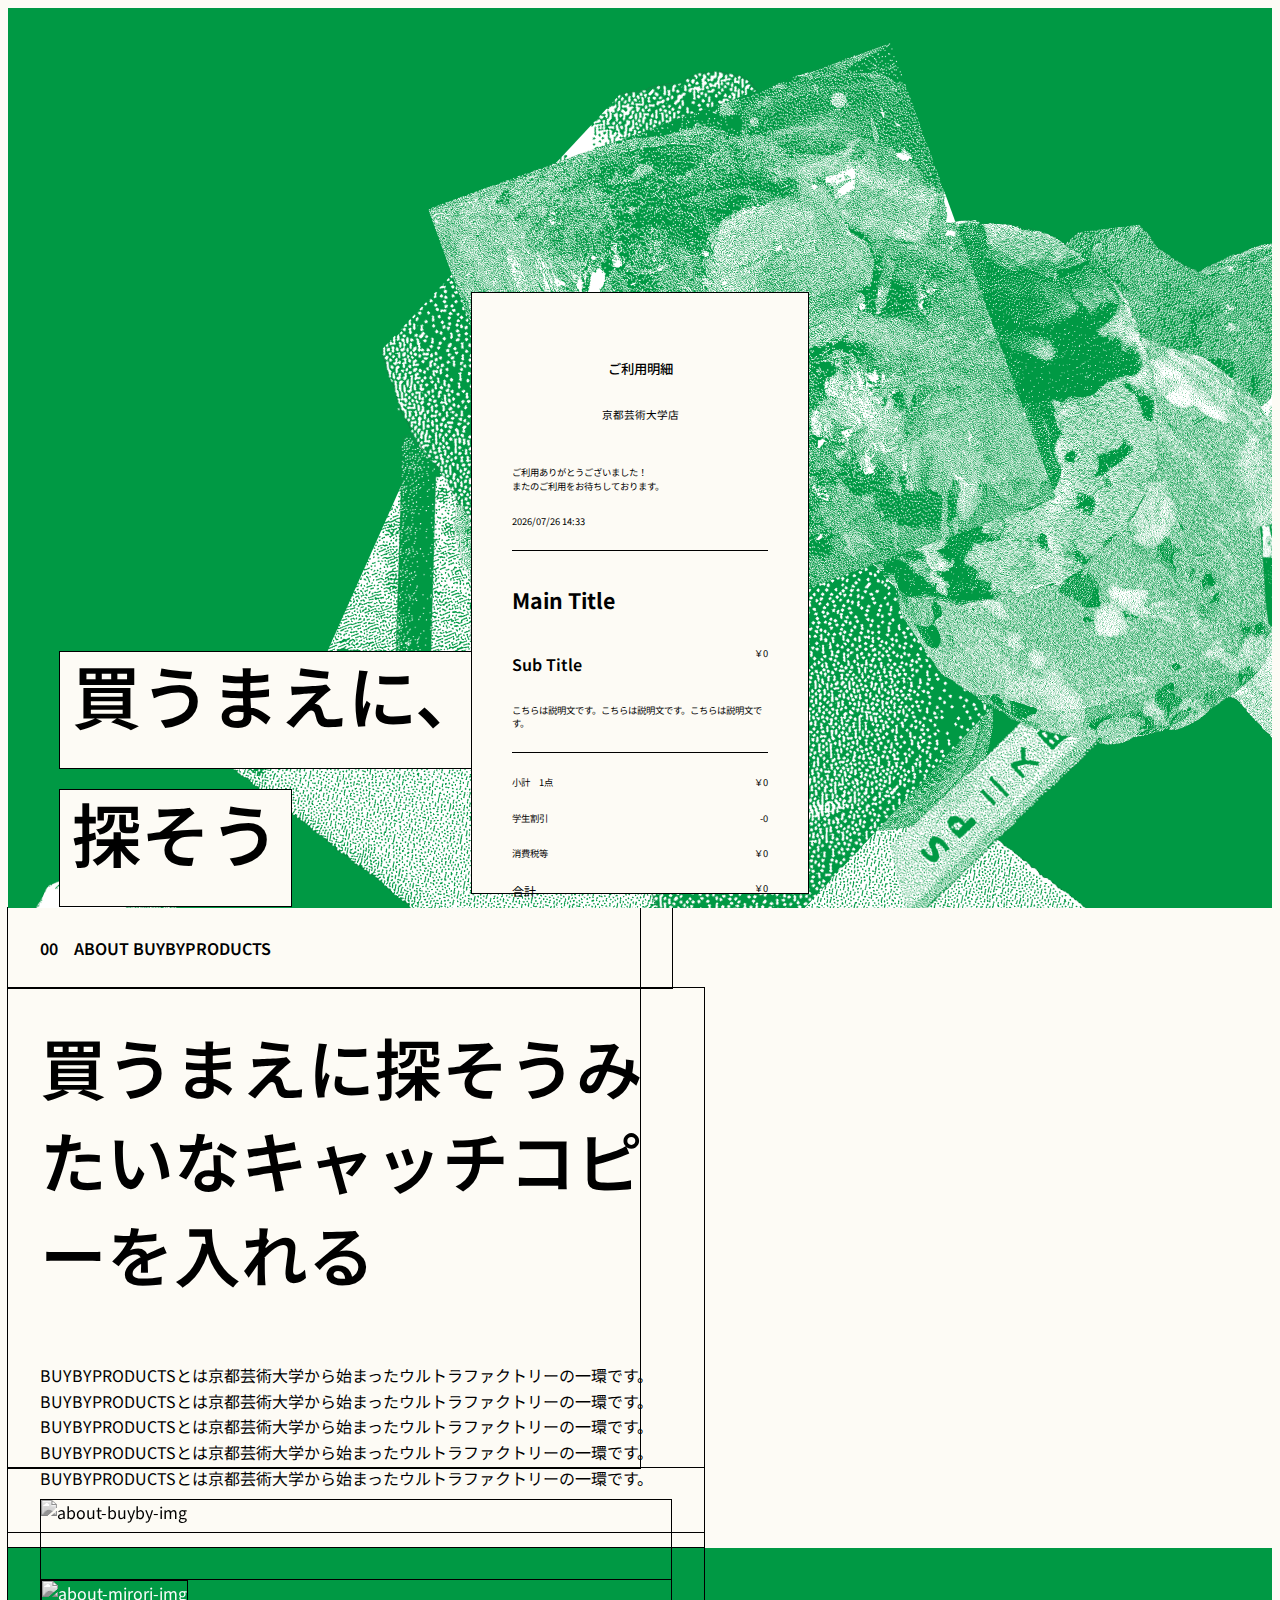
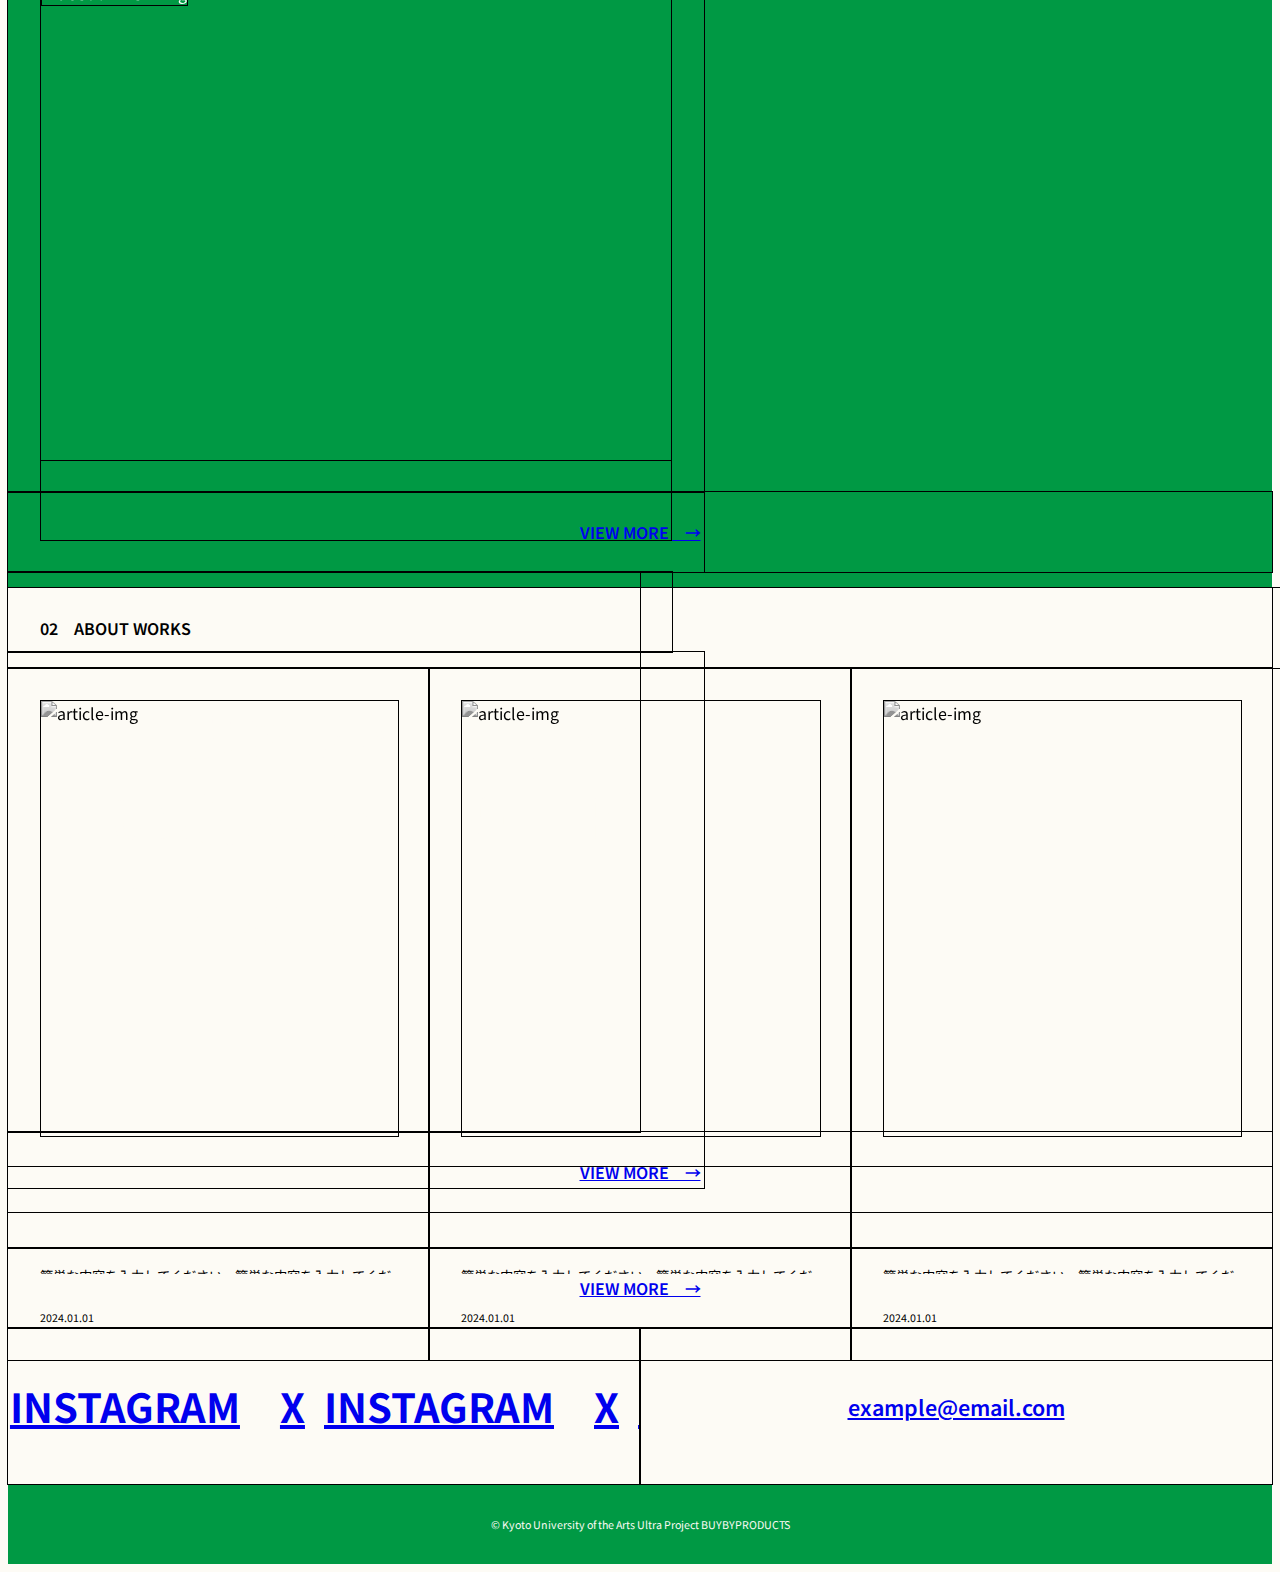
==== commit c78b578d: "Update index.html" ====
--- a/index.html
+++ b/index.html
@@ -74,7 +74,7 @@
         </div>
         <div class="about-right">
           <div class="img-container">
-            <img src="img/about-buyby-img.JPG" alt="about-buyby-img" loading="lazy" />
+            <img src="img/about-buyby-img.webp" alt="about-buyby-img" loading="lazy" />
           </div>
         </div>
         <div class="about-down"><a href="about.html#buyby-area">VIEW MORE　→</a></div>
@@ -82,7 +82,7 @@
       <div class="about-midori-area container">
         <div class="about-left">
           <div class="img-container">
-            <img src="img/about-mirori-img.JPG" alt="about-mirori-img" loading="lazy" />
+            <img src="img/about-mirori-img.webp" alt="about-mirori-img" loading="lazy" />
           </div>
         </div>
         <div class="about-right">
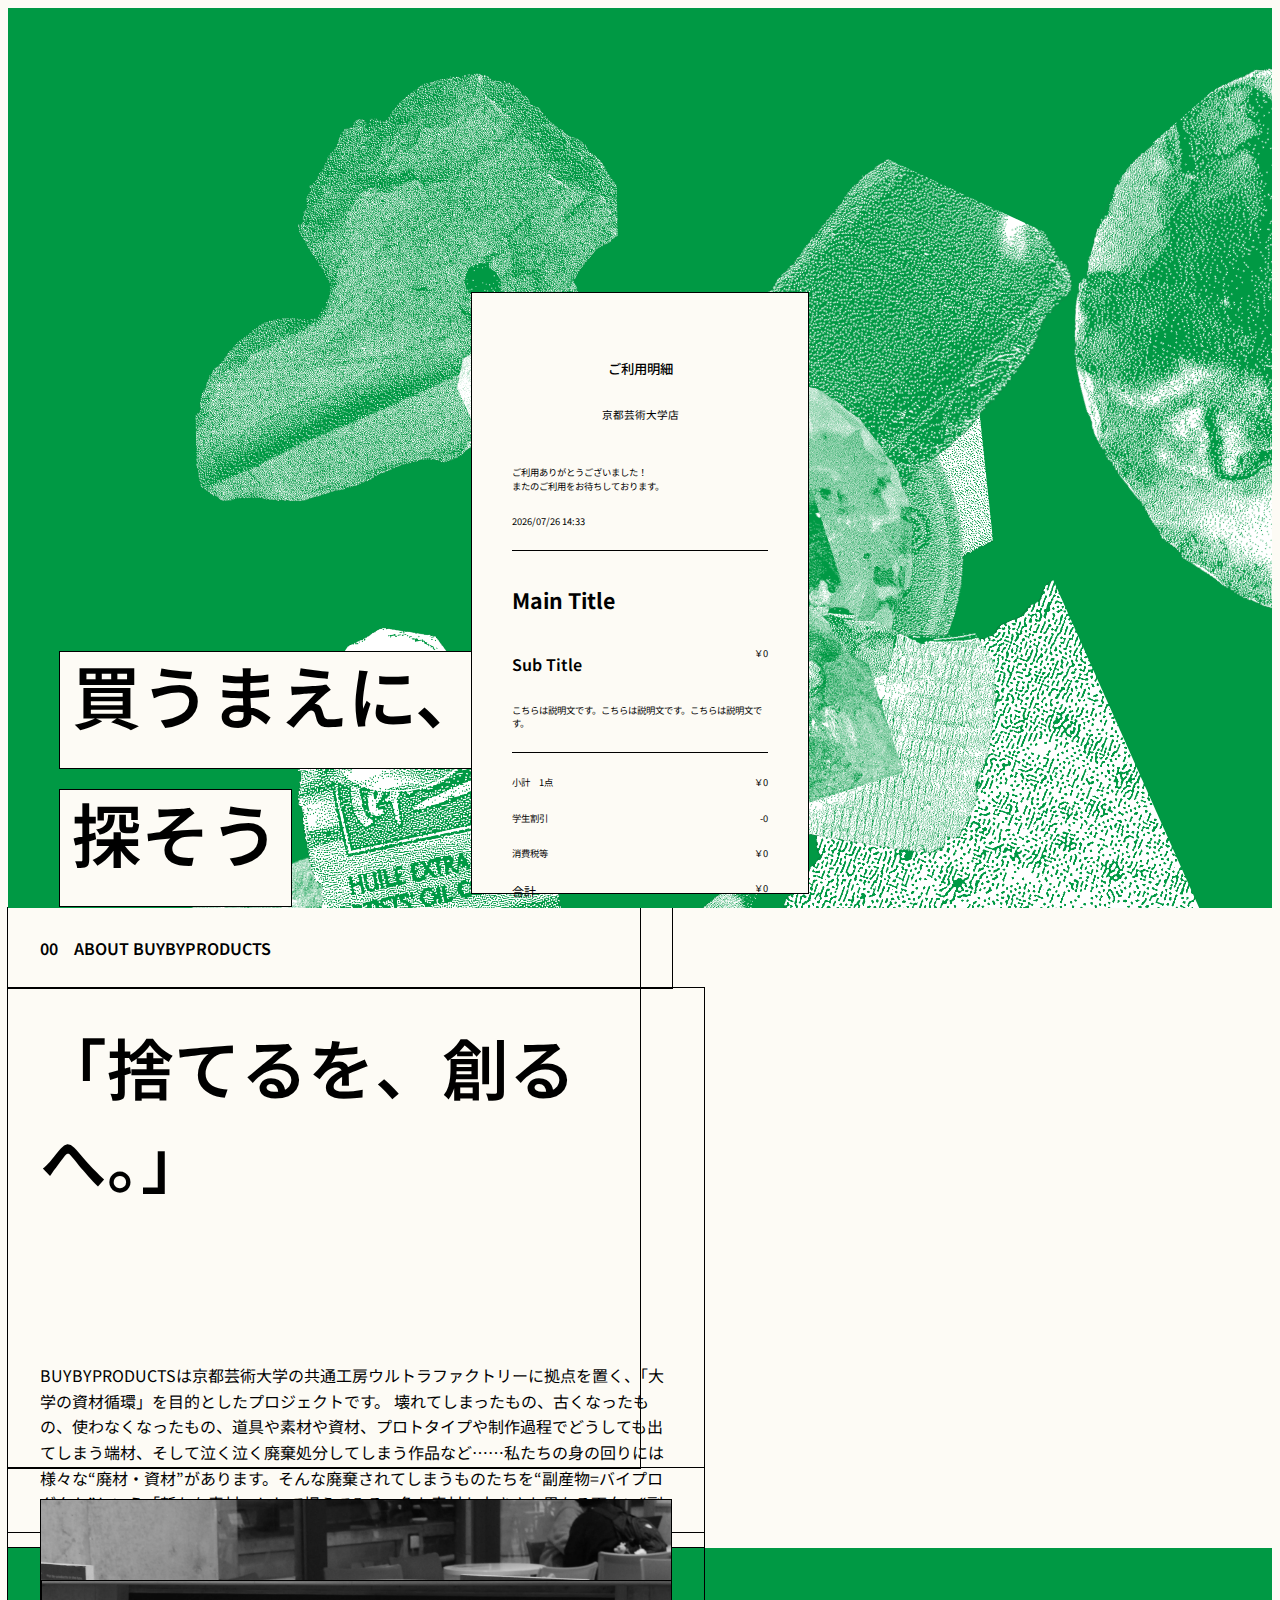
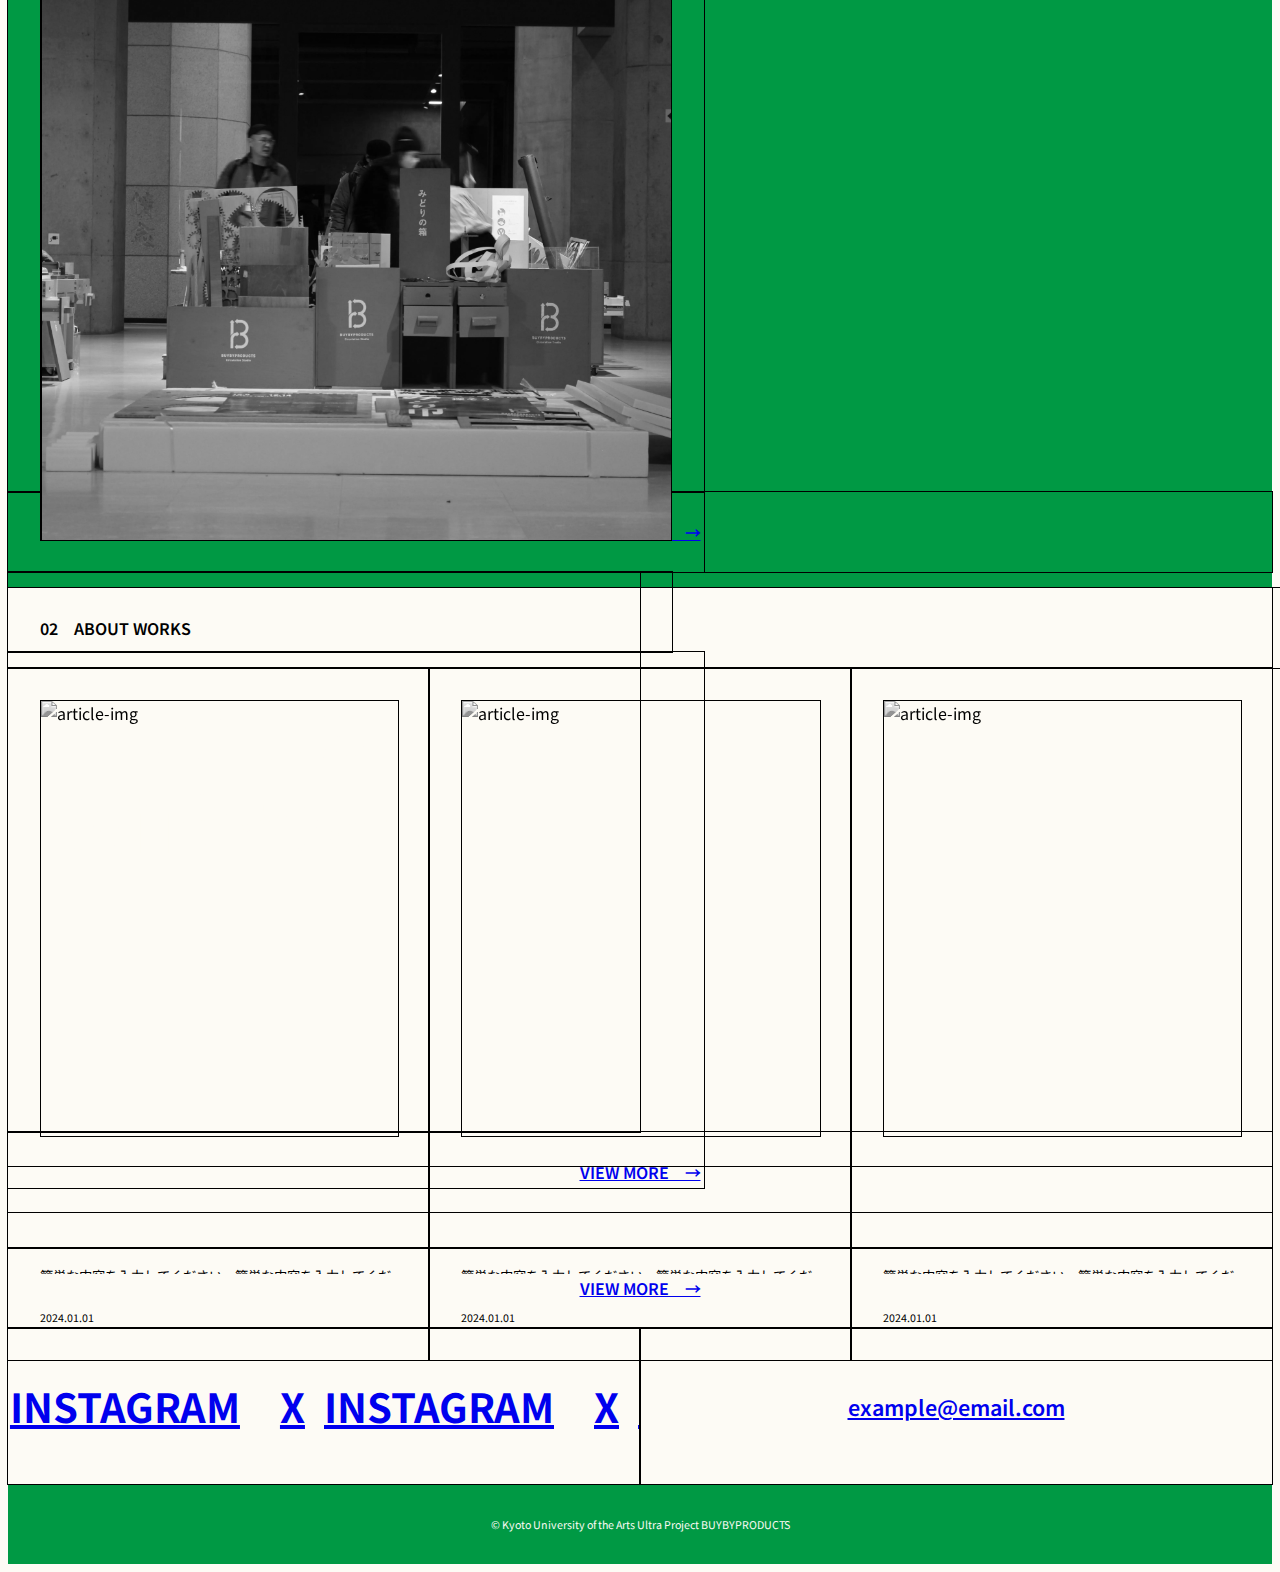
==== commit 63189782: "Update index.html" ====
--- a/index.html
+++ b/index.html
@@ -66,9 +66,10 @@
         <div class="about-left">
           <div class="about-title">00　ABOUT BUYBYPRODUCTS</div>
           <div class="about-text">
-            <div class="text-big">買うまえに探そうみたいなキャッチコピーを入れる</div>
+            <div class="text-big">「捨てるを、創るへ。」</div>
             <div class="text-small">
-              BUYBYPRODUCTSとは京都芸術大学から始まったウルトラファクトリーの一環です。BUYBYPRODUCTSとは京都芸術大学から始まったウルトラファクトリーの一環です。BUYBYPRODUCTSとは京都芸術大学から始まったウルトラファクトリーの一環です。BUYBYPRODUCTSとは京都芸術大学から始まったウルトラファクトリーの一環です。BUYBYPRODUCTSとは京都芸術大学から始まったウルトラファクトリーの一環です。
+              BUYBYPRODUCTSは京都芸術大学の共通工房ウルトラファクトリーに拠点を置く、「大学の資材循環」を目的としたプロジェクトです。
+壊れてしまったもの、古くなったもの、使わなくなったもの、道具や素材や資材、プロトタイプや制作過程でどうしても出てしまう端材、そして泣く泣く廃棄処分してしまう作品など……私たちの身の回りには様々な“廃材・資材”があります。そんな廃棄されてしまうものたちを“副産物=バイプロダクト”という「新たな素材」として捉えてみる。色も素材も大きさも異なる面白い“副産物”をつかって、アーティスト、建築家、デザイナーと学生たちが様々な調査、実験を繰り返しながらもう一つの価値を追求します。
             </div>
           </div>
         </div>
@@ -88,9 +89,9 @@
         <div class="about-right">
           <div class="about-title">01　ABOUT MIDORI NO HAKO</div>
           <div class="about-text">
-            <div class="text-big">買うまえに探そうみたいなキャッチコピーを入れる</div>
+            <div class="text-big">「買う前に、みどりの箱を探そう。」</div>
             <div class="text-small">
-              BUYBYPRODUCTSとは京都芸術大学から始まったウルトラファクトリーの一環です。BUYBYPRODUCTSとは京都芸術大学から始まったウルトラファクトリーの一環です。BUYBYPRODUCTSとは京都芸術大学から始まったウルトラファクトリーの一環です。BUYBYPRODUCTSとは京都芸術大学から始まったウルトラファクトリーの一環です。BUYBYPRODUCTSとは京都芸術大学から始まったウルトラファクトリーの一環です。
+              何か制作を始めるとき、お店やネットで買っていませんか？ そんなのもったいない！ 芸術大学では、各学科からさまざまな“副産物”が大量に排出され、廃棄されています。それは、あなたにとっては制作で使いたい資材かもしれません。みどりの箱は、京都芸術大学内の制作で出る廃棄、余剰資材を回収し、次に使いたい人が自由に持ってかえることのできる循環の取り組みです。目印は「みどり色の箱」。大学内複数箇所に設置していますので、是非探してみてください。
             </div>
           </div>
         </div>
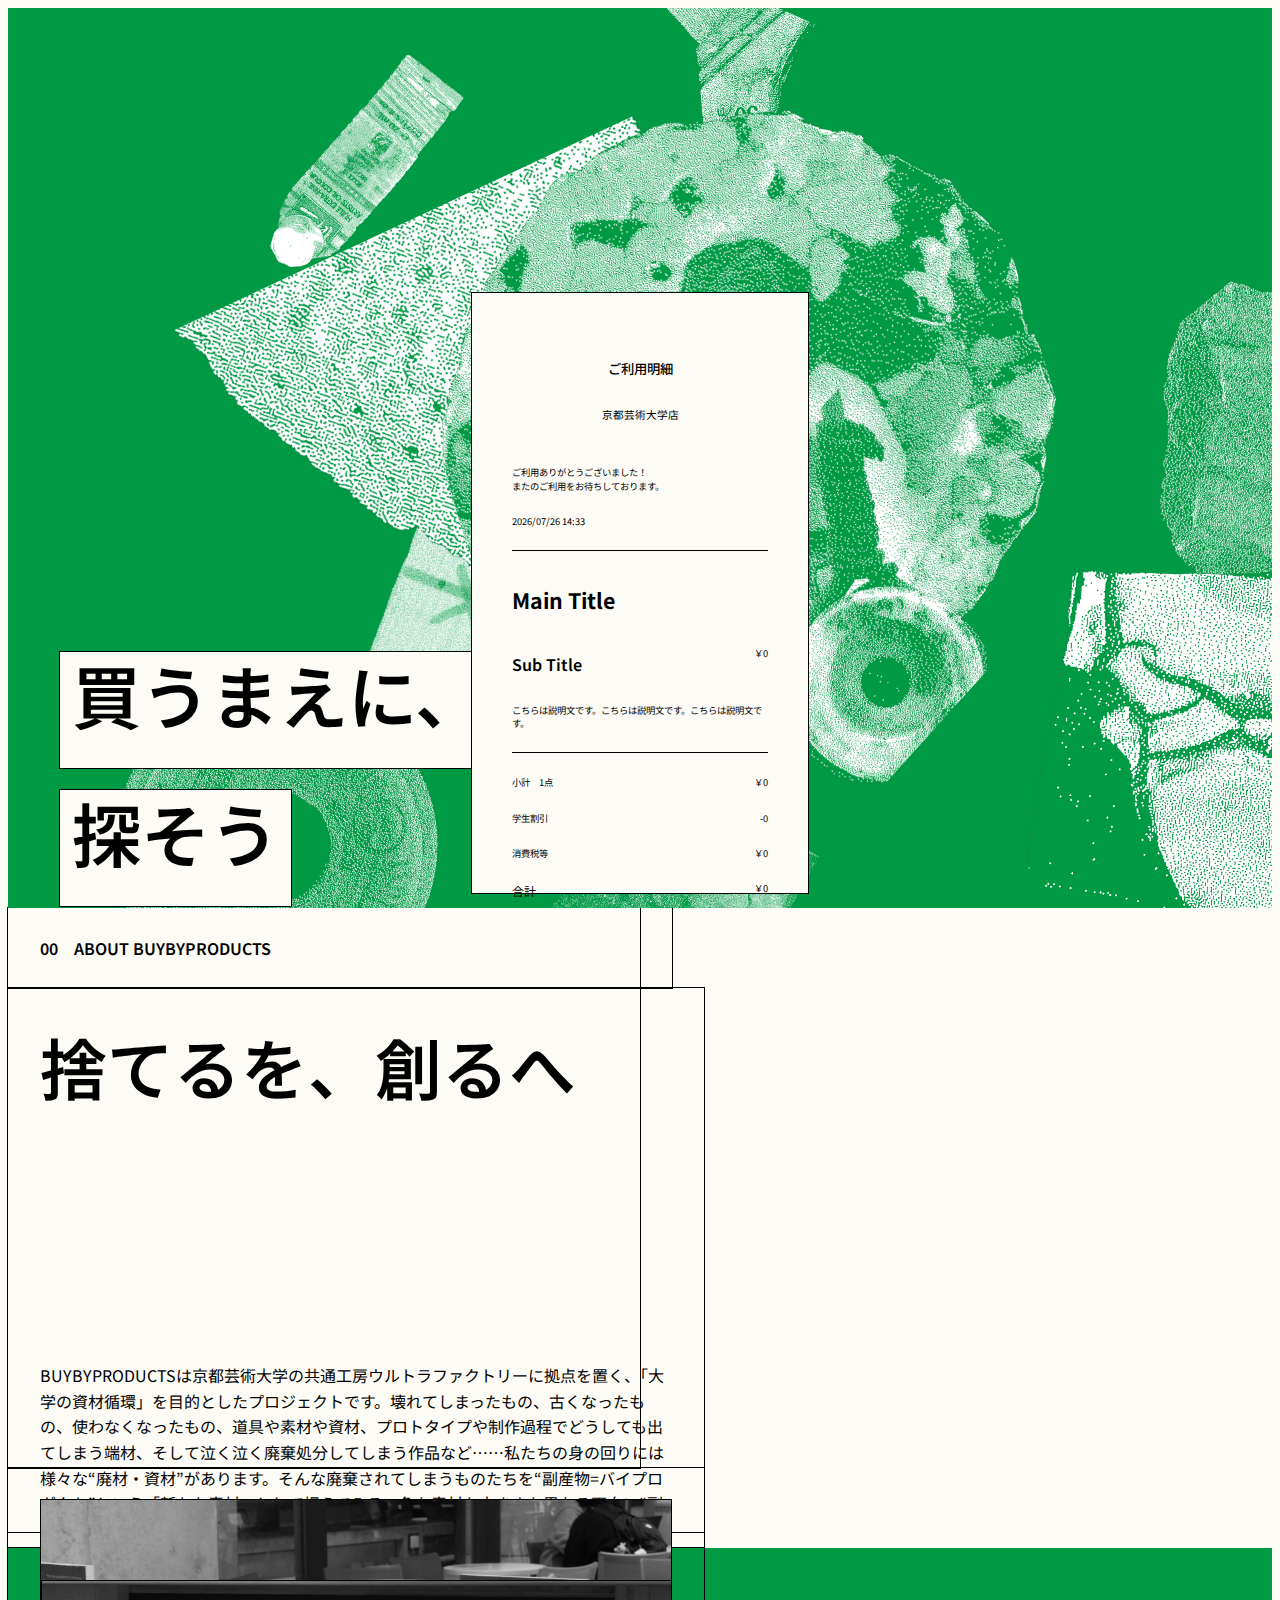
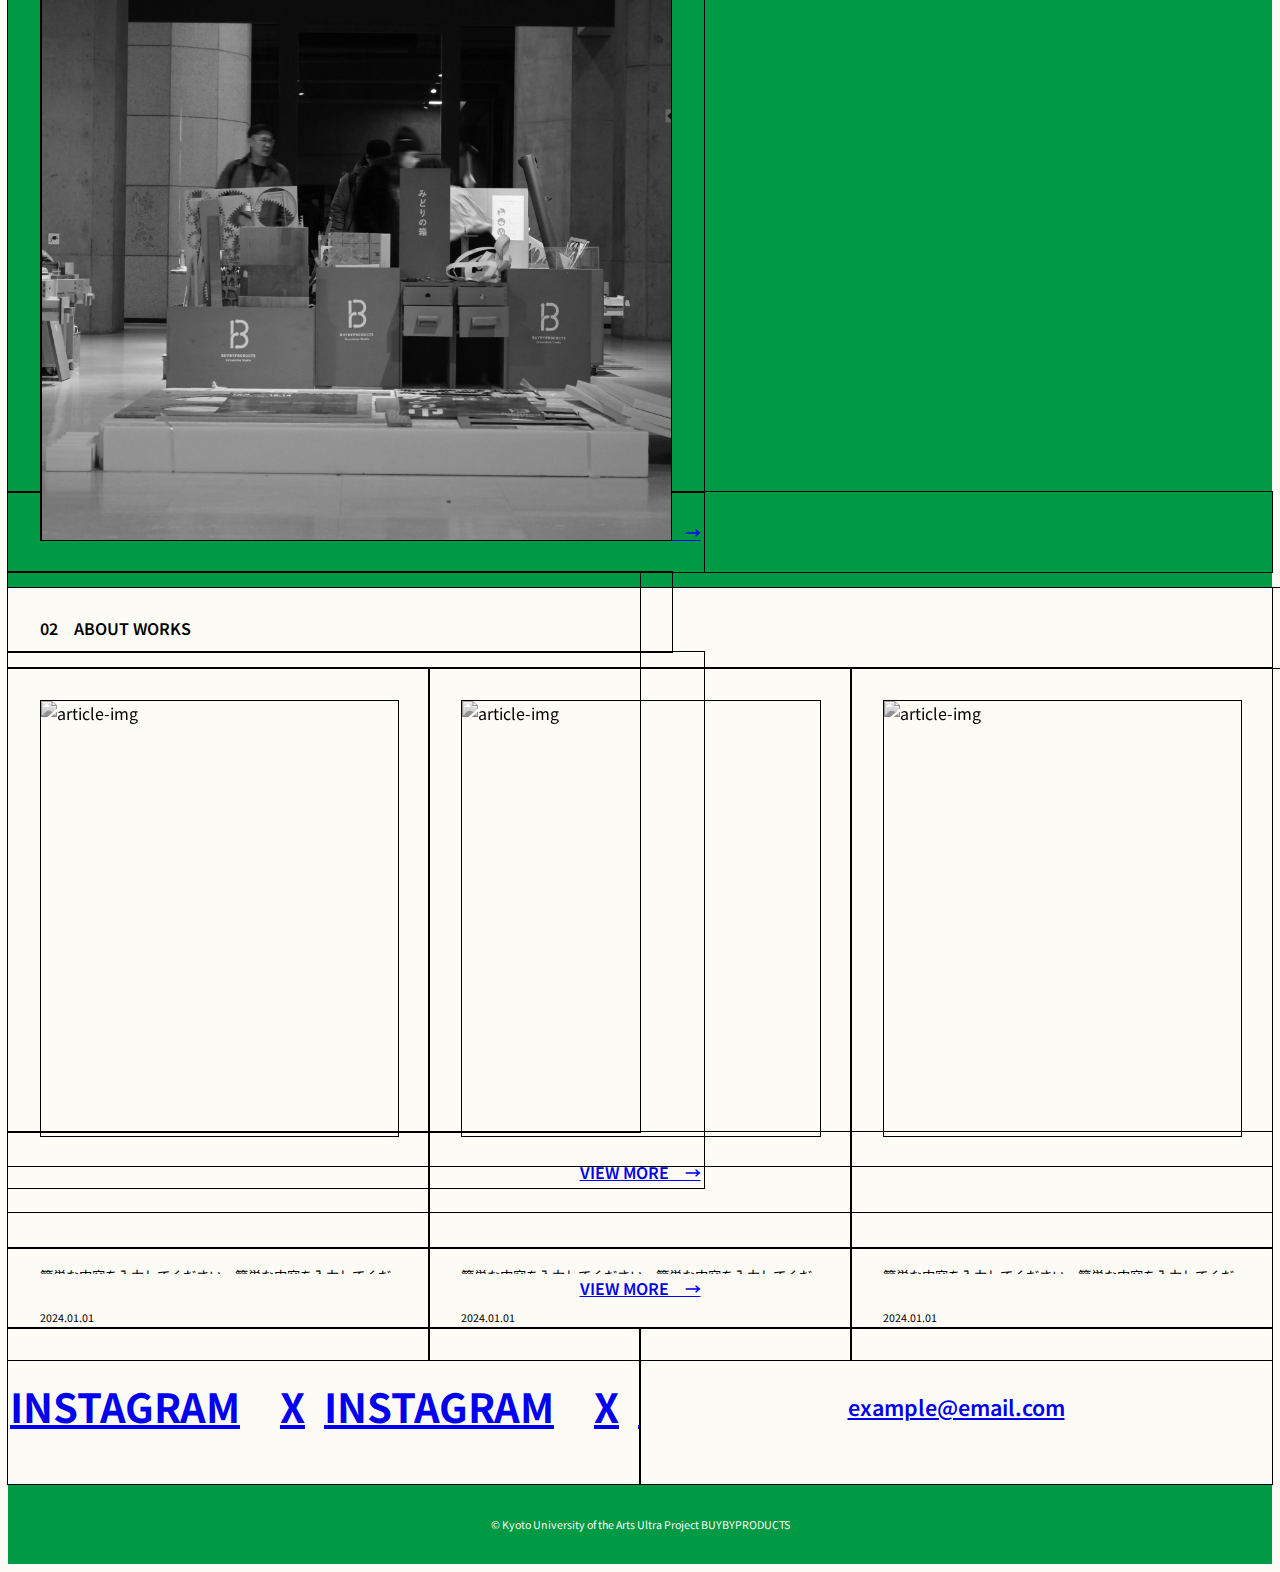
==== commit 1816afa7: "Update index.html" ====
--- a/index.html
+++ b/index.html
@@ -66,10 +66,9 @@
         <div class="about-left">
           <div class="about-title">00　ABOUT BUYBYPRODUCTS</div>
           <div class="about-text">
-            <div class="text-big">「捨てるを、創るへ。」</div>
+            <div class="text-big">捨てるを、創るへ</div>
             <div class="text-small">
-              BUYBYPRODUCTSは京都芸術大学の共通工房ウルトラファクトリーに拠点を置く、「大学の資材循環」を目的としたプロジェクトです。
-壊れてしまったもの、古くなったもの、使わなくなったもの、道具や素材や資材、プロトタイプや制作過程でどうしても出てしまう端材、そして泣く泣く廃棄処分してしまう作品など……私たちの身の回りには様々な“廃材・資材”があります。そんな廃棄されてしまうものたちを“副産物=バイプロダクト”という「新たな素材」として捉えてみる。色も素材も大きさも異なる面白い“副産物”をつかって、アーティスト、建築家、デザイナーと学生たちが様々な調査、実験を繰り返しながらもう一つの価値を追求します。
+              BUYBYPRODUCTSは京都芸術大学の共通工房ウルトラファクトリーに拠点を置く、「大学の資材循環」を目的としたプロジェクトです。壊れてしまったもの、古くなったもの、使わなくなったもの、道具や素材や資材、プロトタイプや制作過程でどうしても出てしまう端材、そして泣く泣く廃棄処分してしまう作品など……私たちの身の回りには様々な“廃材・資材”があります。そんな廃棄されてしまうものたちを“副産物=バイプロダクト”という「新たな素材」として捉えてみる。色も素材も大きさも異なる面白い“副産物”をつかって、アーティスト、建築家、デザイナーと学生たちが様々な調査、実験を繰り返しながらもう一つの価値を追求します。
             </div>
           </div>
         </div>
@@ -89,7 +88,7 @@
         <div class="about-right">
           <div class="about-title">01　ABOUT MIDORI NO HAKO</div>
           <div class="about-text">
-            <div class="text-big">「買う前に、みどりの箱を探そう。」</div>
+            <div class="text-big">買う前に、みどりの箱を探そう</div>
             <div class="text-small">
               何か制作を始めるとき、お店やネットで買っていませんか？ そんなのもったいない！ 芸術大学では、各学科からさまざまな“副産物”が大量に排出され、廃棄されています。それは、あなたにとっては制作で使いたい資材かもしれません。みどりの箱は、京都芸術大学内の制作で出る廃棄、余剰資材を回収し、次に使いたい人が自由に持ってかえることのできる循環の取り組みです。目印は「みどり色の箱」。大学内複数箇所に設置していますので、是非探してみてください。
             </div>
